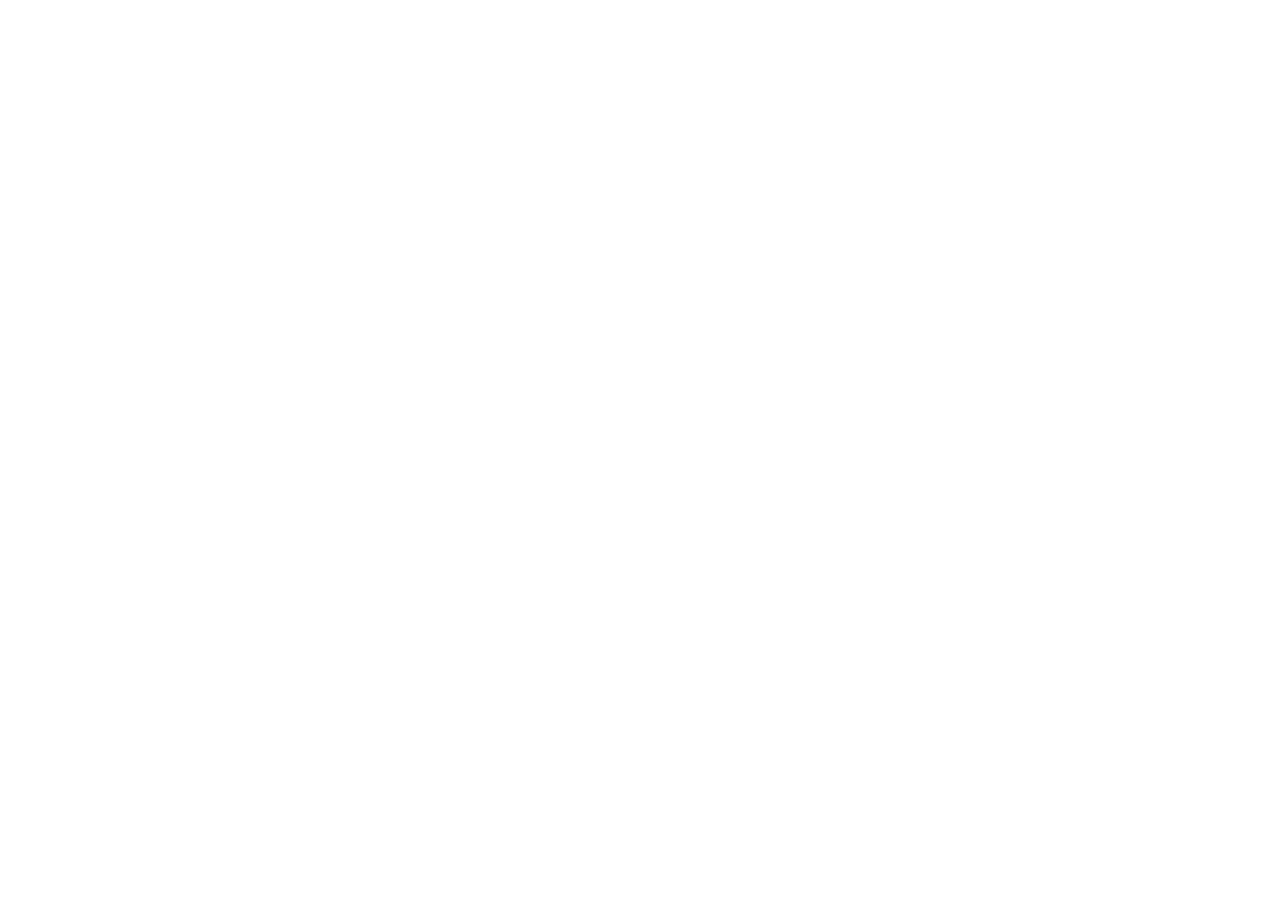
==== index.html @ d04229da "init project" ====
<!DOCTYPE html>
<html lang="en">
<head>
    <meta charset="UTF-8">
    <meta name="viewport" content="width=device-width, initial-scale=1.0">
    <title>Document</title>
</head>
<body>
    
</body>
</html>
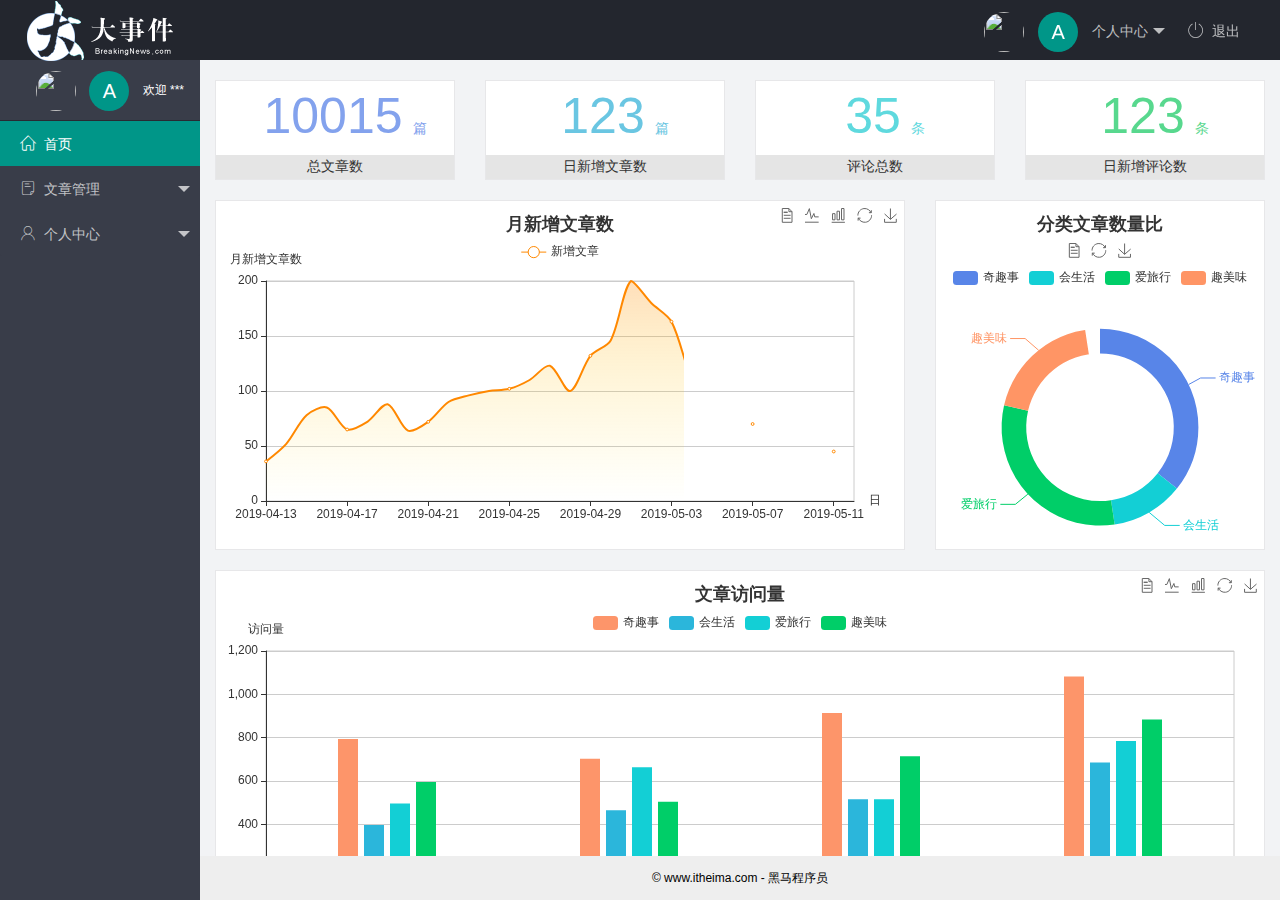
==== commit 4feb6fc3: "主页功能" ====
--- a/index.html
+++ b/index.html
@@ -1,11 +1,83 @@
 <!DOCTYPE html>
 <html lang="en">
+
 <head>
     <meta charset="UTF-8">
     <meta name="viewport" content="width=device-width, initial-scale=1.0">
-    <title>Document</title>
+    <title>后台主页</title>
+    <link rel="stylesheet" href="/assets/lib/layui/css/layui.css">
+    <link rel="stylesheet" href="/assets/fonts/iconfont.css">
+    <link rel="stylesheet" href="/assets/css/index.css">
 </head>
-<body>
-    
+
+<body class="layui-layout-body">
+    <div class="layui-layout layui-layout-admin">
+        <div class="layui-header">
+            <div class="layui-logo">
+                <img src="/assets/images/logo.png"/>
+            </div>
+            <!-- 头部区域（可配合layui已有的水平导航） -->
+            <ul class="layui-nav layui-layout-right">
+                <li class="layui-nav-item">
+                    <a href="javascript:;" class="user-info">
+                        <img src="http://t.cn/RCzsdCq" class="layui-nav-img">
+                        <span class="text-avatar">A</span>
+                        个人中心
+                    </a>
+                    <dl class="layui-nav-child">
+                        <dd><a href="">基本资料</a></dd>
+                        <dd><a href="">更换头像</a></dd>
+                        <dd><a href="">重置密码</a></dd>
+                    </dl>
+                </li>
+                <li class="layui-nav-item"><a href="javascript:;" id="btnLogout"><span class="iconfont icon-tuichu"></span>退出</a></li>
+            </ul>
+        </div>
+
+        <div class="layui-side layui-bg-black">
+            <div class="layui-side-scroll">
+                <div class="userinfo">
+                    <img src="http://t.cn/RCzsdCq" class="layui-nav-img">
+                    <span class="text-avatar">A</span>
+                    <span id="welcome">欢迎 ***</span>
+                </div>
+                <!-- 左侧导航区域（可配合layui已有的垂直导航） -->
+                <ul class="layui-nav layui-nav-tree" lay-shrink="all">
+                    <li class="layui-nav-item layui-this"><a href="/home/dashboard.html" target="fm"><span class="iconfont icon-home"></span>首页</a></li>
+                    <li class="layui-nav-item">
+                        <a class="" href="javascript:;"><span class="iconfont icon-16"></span>文章管理</a>
+                        <dl class="layui-nav-child">
+                            <dd><a href="javascript:;"><i class="layui-icon layui-icon-app"></i>文章内别</a></dd>
+                            <dd><a href="javascript:;"><i class="layui-icon layui-icon-app"></i>文章列表</a></dd>
+                            <dd><a href="javascript:;"><i class="layui-icon layui-icon-app"></i>发布文章</a></dd>
+                        </dl>
+                    </li>
+                    <li class="layui-nav-item">
+                        <a href="javascript:;"><span class="iconfont icon-user"></span>个人中心</a>
+                        <dl class="layui-nav-child">
+                            <dd><a href="javascript:;"><i class="layui-icon layui-icon-app"></i>基本资料</a></dd>
+                            <dd><a href="javascript:;"><i class="layui-icon layui-icon-app"></i>更换头像</a></dd>
+                            <dd><a href="javascript:;"><i class="layui-icon layui-icon-app"></i>重置密码</a></dd>
+                        </dl>
+                    </li>
+                </ul>
+            </div>
+        </div>
+
+        <div class="layui-body">
+            <!-- 内容主体区域 -->
+            <iframe name="fm" src="/home/dashboard.html" frameborder="0"></iframe>
+        </div>
+
+        <div class="layui-footer">
+            <!-- 底部固定区域 -->
+            © www.itheima.com - 黑马程序员
+        </div>
+    </div>
+    <script src="/assets/lib/layui/layui.all.js"></script>
+    <script src="/assets/lib/jquery.js"></script>
+    <script src="/assets/js/baseAPI.js"></script>
+    <script src="/assets/js/index.js"></script>
 </body>
+
 </html>--- a/assets/lib/layui/css/layui.css
+++ b/assets/lib/layui/css/layui.css
@@ -0,0 +1,2 @@
+/** layui-v2.5.5 MIT License By https://www.layui.com */
+ .layui-inline,img{display:inline-block;vertical-align:middle}h1,h2,h3,h4,h5,h6{font-weight:400}.layui-edge,.layui-header,.layui-inline,.layui-main{position:relative}.layui-body,.layui-edge,.layui-elip{overflow:hidden}.layui-btn,.layui-edge,.layui-inline,img{vertical-align:middle}.layui-btn,.layui-disabled,.layui-icon,.layui-unselect{-moz-user-select:none;-webkit-user-select:none;-ms-user-select:none}.layui-elip,.layui-form-checkbox span,.layui-form-pane .layui-form-label{text-overflow:ellipsis;white-space:nowrap}.layui-breadcrumb,.layui-tree-btnGroup{visibility:hidden}blockquote,body,button,dd,div,dl,dt,form,h1,h2,h3,h4,h5,h6,input,li,ol,p,pre,td,textarea,th,ul{margin:0;padding:0;-webkit-tap-highlight-color:rgba(0,0,0,0)}a:active,a:hover{outline:0}img{border:none}li{list-style:none}table{border-collapse:collapse;border-spacing:0}h4,h5,h6{font-size:100%}button,input,optgroup,option,select,textarea{font-family:inherit;font-size:inherit;font-style:inherit;font-weight:inherit;outline:0}pre{white-space:pre-wrap;white-space:-moz-pre-wrap;white-space:-pre-wrap;white-space:-o-pre-wrap;word-wrap:break-word}body{line-height:24px;font:14px Helvetica Neue,Helvetica,PingFang SC,Tahoma,Arial,sans-serif}hr{height:1px;margin:10px 0;border:0;clear:both}a{color:#333;text-decoration:none}a:hover{color:#777}a cite{font-style:normal;*cursor:pointer}.layui-border-box,.layui-border-box *{box-sizing:border-box}.layui-box,.layui-box *{box-sizing:content-box}.layui-clear{clear:both;*zoom:1}.layui-clear:after{content:'\20';clear:both;*zoom:1;display:block;height:0}.layui-inline{*display:inline;*zoom:1}.layui-edge{display:inline-block;width:0;height:0;border-width:6px;border-style:dashed;border-color:transparent}.layui-edge-top{top:-4px;border-bottom-color:#999;border-bottom-style:solid}.layui-edge-right{border-left-color:#999;border-left-style:solid}.layui-edge-bottom{top:2px;border-top-color:#999;border-top-style:solid}.layui-edge-left{border-right-color:#999;border-right-style:solid}.layui-disabled,.layui-disabled:hover{color:#d2d2d2!important;cursor:not-allowed!important}.layui-circle{border-radius:100%}.layui-show{display:block!important}.layui-hide{display:none!important}@font-face{font-family:layui-icon;src:url(../font/iconfont.eot?v=250);src:url(../font/iconfont.eot?v=250#iefix) format('embedded-opentype'),url(../font/iconfont.woff2?v=250) format('woff2'),url(../font/iconfont.woff?v=250) format('woff'),url(../font/iconfont.ttf?v=250) format('truetype'),url(../font/iconfont.svg?v=250#layui-icon) format('svg')}.layui-icon{font-family:layui-icon!important;font-size:16px;font-style:normal;-webkit-font-smoothing:antialiased;-moz-osx-font-smoothing:grayscale}.layui-icon-reply-fill:before{content:"\e611"}.layui-icon-set-fill:before{content:"\e614"}.layui-icon-menu-fill:before{content:"\e60f"}.layui-icon-search:before{content:"\e615"}.layui-icon-share:before{content:"\e641"}.layui-icon-set-sm:before{content:"\e620"}.layui-icon-engine:before{content:"\e628"}.layui-icon-close:before{content:"\1006"}.layui-icon-close-fill:before{content:"\1007"}.layui-icon-chart-screen:before{content:"\e629"}.layui-icon-star:before{content:"\e600"}.layui-icon-circle-dot:before{content:"\e617"}.layui-icon-chat:before{content:"\e606"}.layui-icon-release:before{content:"\e609"}.layui-icon-list:before{content:"\e60a"}.layui-icon-chart:before{content:"\e62c"}.layui-icon-ok-circle:before{content:"\1005"}.layui-icon-layim-theme:before{content:"\e61b"}.layui-icon-table:before{content:"\e62d"}.layui-icon-right:before{content:"\e602"}.layui-icon-left:before{content:"\e603"}.layui-icon-cart-simple:before{content:"\e698"}.layui-icon-face-cry:before{content:"\e69c"}.layui-icon-face-smile:before{content:"\e6af"}.layui-icon-survey:before{content:"\e6b2"}.layui-icon-tree:before{content:"\e62e"}.layui-icon-upload-circle:before{content:"\e62f"}.layui-icon-add-circle:before{content:"\e61f"}.layui-icon-download-circle:before{content:"\e601"}.layui-icon-templeate-1:before{content:"\e630"}.layui-icon-util:before{content:"\e631"}.layui-icon-face-surprised:before{content:"\e664"}.layui-icon-edit:before{content:"\e642"}.layui-icon-speaker:before{content:"\e645"}.layui-icon-down:before{content:"\e61a"}.layui-icon-file:before{content:"\e621"}.layui-icon-layouts:before{content:"\e632"}.layui-icon-rate-half:before{content:"\e6c9"}.layui-icon-add-circle-fine:before{content:"\e608"}.layui-icon-prev-circle:before{content:"\e633"}.layui-icon-read:before{content:"\e705"}.layui-icon-404:before{content:"\e61c"}.layui-icon-carousel:before{content:"\e634"}.layui-icon-help:before{content:"\e607"}.layui-icon-code-circle:before{content:"\e635"}.layui-icon-water:before{content:"\e636"}.layui-icon-username:before{content:"\e66f"}.layui-icon-find-fill:before{content:"\e670"}.layui-icon-about:before{content:"\e60b"}.layui-icon-location:before{content:"\e715"}.layui-icon-up:before{content:"\e619"}.layui-icon-pause:before{content:"\e651"}.layui-icon-date:before{content:"\e637"}.layui-icon-layim-uploadfile:before{content:"\e61d"}.layui-icon-delete:before{content:"\e640"}.layui-icon-play:before{content:"\e652"}.layui-icon-top:before{content:"\e604"}.layui-icon-friends:before{content:"\e612"}.layui-icon-refresh-3:before{content:"\e9aa"}.layui-icon-ok:before{content:"\e605"}.layui-icon-layer:before{content:"\e638"}.layui-icon-face-smile-fine:before{content:"\e60c"}.layui-icon-dollar:before{content:"\e659"}.layui-icon-group:before{content:"\e613"}.layui-icon-layim-download:before{content:"\e61e"}.layui-icon-picture-fine:before{content:"\e60d"}.layui-icon-link:before{content:"\e64c"}.layui-icon-diamond:before{content:"\e735"}.layui-icon-log:before{content:"\e60e"}.layui-icon-rate-solid:before{content:"\e67a"}.layui-icon-fonts-del:before{content:"\e64f"}.layui-icon-unlink:before{content:"\e64d"}.layui-icon-fonts-clear:before{content:"\e639"}.layui-icon-triangle-r:before{content:"\e623"}.layui-icon-circle:before{content:"\e63f"}.layui-icon-radio:before{content:"\e643"}.layui-icon-align-center:before{content:"\e647"}.layui-icon-align-right:before{content:"\e648"}.layui-icon-align-left:before{content:"\e649"}.layui-icon-loading-1:before{content:"\e63e"}.layui-icon-return:before{content:"\e65c"}.layui-icon-fonts-strong:before{content:"\e62b"}.layui-icon-upload:before{content:"\e67c"}.layui-icon-dialogue:before{content:"\e63a"}.layui-icon-video:before{content:"\e6ed"}.layui-icon-headset:before{content:"\e6fc"}.layui-icon-cellphone-fine:before{content:"\e63b"}.layui-icon-add-1:before{content:"\e654"}.layui-icon-face-smile-b:before{content:"\e650"}.layui-icon-fonts-html:before{content:"\e64b"}.layui-icon-form:before{content:"\e63c"}.layui-icon-cart:before{content:"\e657"}.layui-icon-camera-fill:before{content:"\e65d"}.layui-icon-tabs:before{content:"\e62a"}.layui-icon-fonts-code:before{content:"\e64e"}.layui-icon-fire:before{content:"\e756"}.layui-icon-set:before{content:"\e716"}.layui-icon-fonts-u:before{content:"\e646"}.layui-icon-triangle-d:before{content:"\e625"}.layui-icon-tips:before{content:"\e702"}.layui-icon-picture:before{content:"\e64a"}.layui-icon-more-vertical:before{content:"\e671"}.layui-icon-flag:before{content:"\e66c"}.layui-icon-loading:before{content:"\e63d"}.layui-icon-fonts-i:before{content:"\e644"}.layui-icon-refresh-1:before{content:"\e666"}.layui-icon-rmb:before{content:"\e65e"}.layui-icon-home:before{content:"\e68e"}.layui-icon-user:before{content:"\e770"}.layui-icon-notice:before{content:"\e667"}.layui-icon-login-weibo:before{content:"\e675"}.layui-icon-voice:before{content:"\e688"}.layui-icon-upload-drag:before{content:"\e681"}.layui-icon-login-qq:before{content:"\e676"}.layui-icon-snowflake:before{content:"\e6b1"}.layui-icon-file-b:before{content:"\e655"}.layui-icon-template:before{content:"\e663"}.layui-icon-auz:before{content:"\e672"}.layui-icon-console:before{content:"\e665"}.layui-icon-app:before{content:"\e653"}.layui-icon-prev:before{content:"\e65a"}.layui-icon-website:before{content:"\e7ae"}.layui-icon-next:before{content:"\e65b"}.layui-icon-component:before{content:"\e857"}.layui-icon-more:before{content:"\e65f"}.layui-icon-login-wechat:before{content:"\e677"}.layui-icon-shrink-right:before{content:"\e668"}.layui-icon-spread-left:before{content:"\e66b"}.layui-icon-camera:before{content:"\e660"}.layui-icon-note:before{content:"\e66e"}.layui-icon-refresh:before{content:"\e669"}.layui-icon-female:before{content:"\e661"}.layui-icon-male:before{content:"\e662"}.layui-icon-password:before{content:"\e673"}.layui-icon-senior:before{content:"\e674"}.layui-icon-theme:before{content:"\e66a"}.layui-icon-tread:before{content:"\e6c5"}.layui-icon-praise:before{content:"\e6c6"}.layui-icon-star-fill:before{content:"\e658"}.layui-icon-rate:before{content:"\e67b"}.layui-icon-template-1:before{content:"\e656"}.layui-icon-vercode:before{content:"\e679"}.layui-icon-cellphone:before{content:"\e678"}.layui-icon-screen-full:before{content:"\e622"}.layui-icon-screen-restore:before{content:"\e758"}.layui-icon-cols:before{content:"\e610"}.layui-icon-export:before{content:"\e67d"}.layui-icon-print:before{content:"\e66d"}.layui-icon-slider:before{content:"\e714"}.layui-icon-addition:before{content:"\e624"}.layui-icon-subtraction:before{content:"\e67e"}.layui-icon-service:before{content:"\e626"}.layui-icon-transfer:before{content:"\e691"}.layui-main{width:1140px;margin:0 auto}.layui-header{z-index:1000;height:60px}.layui-header a:hover{transition:all .5s;-webkit-transition:all .5s}.layui-side{position:fixed;left:0;top:0;bottom:0;z-index:999;width:200px;overflow-x:hidden}.layui-side-scroll{position:relative;width:220px;height:100%;overflow-x:hidden}.layui-body{position:absolute;left:200px;right:0;top:0;bottom:0;z-index:998;width:auto;overflow-y:auto;box-sizing:border-box}.layui-layout-body{overflow:hidden}.layui-layout-admin .layui-header{background-color:#23262E}.layui-layout-admin .layui-side{top:60px;width:200px;overflow-x:hidden}.layui-layout-admin .layui-body{position:fixed;top:60px;bottom:44px}.layui-layout-admin .layui-main{width:auto;margin:0 15px}.layui-layout-admin .layui-footer{position:fixed;left:200px;right:0;bottom:0;height:44px;line-height:44px;padding:0 15px;background-color:#eee}.layui-layout-admin .layui-logo{position:absolute;left:0;top:0;width:200px;height:100%;line-height:60px;text-align:center;color:#009688;font-size:16px}.layui-layout-admin .layui-header .layui-nav{background:0 0}.layui-layout-left{position:absolute!important;left:200px;top:0}.layui-layout-right{position:absolute!important;right:0;top:0}.layui-container{position:relative;margin:0 auto;padding:0 15px;box-sizing:border-box}.layui-fluid{position:relative;margin:0 auto;padding:0 15px}.layui-row:after,.layui-row:before{content:'';display:block;clear:both}.layui-col-lg1,.layui-col-lg10,.layui-col-lg11,.layui-col-lg12,.layui-col-lg2,.layui-col-lg3,.layui-col-lg4,.layui-col-lg5,.layui-col-lg6,.layui-col-lg7,.layui-col-lg8,.layui-col-lg9,.layui-col-md1,.layui-col-md10,.layui-col-md11,.layui-col-md12,.layui-col-md2,.layui-col-md3,.layui-col-md4,.layui-col-md5,.layui-col-md6,.layui-col-md7,.layui-col-md8,.layui-col-md9,.layui-col-sm1,.layui-col-sm10,.layui-col-sm11,.layui-col-sm12,.layui-col-sm2,.layui-col-sm3,.layui-col-sm4,.layui-col-sm5,.layui-col-sm6,.layui-col-sm7,.layui-col-sm8,.layui-col-sm9,.layui-col-xs1,.layui-col-xs10,.layui-col-xs11,.layui-col-xs12,.layui-col-xs2,.layui-col-xs3,.layui-col-xs4,.layui-col-xs5,.layui-col-xs6,.layui-col-xs7,.layui-col-xs8,.layui-col-xs9{position:relative;display:block;box-sizing:border-box}.layui-col-xs1,.layui-col-xs10,.layui-col-xs11,.layui-col-xs12,.layui-col-xs2,.layui-col-xs3,.layui-col-xs4,.layui-col-xs5,.layui-col-xs6,.layui-col-xs7,.layui-col-xs8,.layui-col-xs9{float:left}.layui-col-xs1{width:8.33333333%}.layui-col-xs2{width:16.66666667%}.layui-col-xs3{width:25%}.layui-col-xs4{width:33.33333333%}.layui-col-xs5{width:41.66666667%}.layui-col-xs6{width:50%}.layui-col-xs7{width:58.33333333%}.layui-col-xs8{width:66.66666667%}.layui-col-xs9{width:75%}.layui-col-xs10{width:83.33333333%}.layui-col-xs11{width:91.66666667%}.layui-col-xs12{width:100%}.layui-col-xs-offset1{margin-left:8.33333333%}.layui-col-xs-offset2{margin-left:16.66666667%}.layui-col-xs-offset3{margin-left:25%}.layui-col-xs-offset4{margin-left:33.33333333%}.layui-col-xs-offset5{margin-left:41.66666667%}.layui-col-xs-offset6{margin-left:50%}.layui-col-xs-offset7{margin-left:58.33333333%}.layui-col-xs-offset8{margin-left:66.66666667%}.layui-col-xs-offset9{margin-left:75%}.layui-col-xs-offset10{margin-left:83.33333333%}.layui-col-xs-offset11{margin-left:91.66666667%}.layui-col-xs-offset12{margin-left:100%}@media screen and (max-width:768px){.layui-hide-xs{display:none!important}.layui-show-xs-block{display:block!important}.layui-show-xs-inline{display:inline!important}.layui-show-xs-inline-block{display:inline-block!important}}@media screen and (min-width:768px){.layui-container{width:750px}.layui-hide-sm{display:none!important}.layui-show-sm-block{display:block!important}.layui-show-sm-inline{display:inline!important}.layui-show-sm-inline-block{display:inline-block!important}.layui-col-sm1,.layui-col-sm10,.layui-col-sm11,.layui-col-sm12,.layui-col-sm2,.layui-col-sm3,.layui-col-sm4,.layui-col-sm5,.layui-col-sm6,.layui-col-sm7,.layui-col-sm8,.layui-col-sm9{float:left}.layui-col-sm1{width:8.33333333%}.layui-col-sm2{width:16.66666667%}.layui-col-sm3{width:25%}.layui-col-sm4{width:33.33333333%}.layui-col-sm5{width:41.66666667%}.layui-col-sm6{width:50%}.layui-col-sm7{width:58.33333333%}.layui-col-sm8{width:66.66666667%}.layui-col-sm9{width:75%}.layui-col-sm10{width:83.33333333%}.layui-col-sm11{width:91.66666667%}.layui-col-sm12{width:100%}.layui-col-sm-offset1{margin-left:8.33333333%}.layui-col-sm-offset2{margin-left:16.66666667%}.layui-col-sm-offset3{margin-left:25%}.layui-col-sm-offset4{margin-left:33.33333333%}.layui-col-sm-offset5{margin-left:41.66666667%}.layui-col-sm-offset6{margin-left:50%}.layui-col-sm-offset7{margin-left:58.33333333%}.layui-col-sm-offset8{margin-left:66.66666667%}.layui-col-sm-offset9{margin-left:75%}.layui-col-sm-offset10{margin-left:83.33333333%}.layui-col-sm-offset11{margin-left:91.66666667%}.layui-col-sm-offset12{margin-left:100%}}@media screen and (min-width:992px){.layui-container{width:970px}.layui-hide-md{display:none!important}.layui-show-md-block{display:block!important}.layui-show-md-inline{display:inline!important}.layui-show-md-inline-block{display:inline-block!important}.layui-col-md1,.layui-col-md10,.layui-col-md11,.layui-col-md12,.layui-col-md2,.layui-col-md3,.layui-col-md4,.layui-col-md5,.layui-col-md6,.layui-col-md7,.layui-col-md8,.layui-col-md9{float:left}.layui-col-md1{width:8.33333333%}.layui-col-md2{width:16.66666667%}.layui-col-md3{width:25%}.layui-col-md4{width:33.33333333%}.layui-col-md5{width:41.66666667%}.layui-col-md6{width:50%}.layui-col-md7{width:58.33333333%}.layui-col-md8{width:66.66666667%}.layui-col-md9{width:75%}.layui-col-md10{width:83.33333333%}.layui-col-md11{width:91.66666667%}.layui-col-md12{width:100%}.layui-col-md-offset1{margin-left:8.33333333%}.layui-col-md-offset2{margin-left:16.66666667%}.layui-col-md-offset3{margin-left:25%}.layui-col-md-offset4{margin-left:33.33333333%}.layui-col-md-offset5{margin-left:41.66666667%}.layui-col-md-offset6{margin-left:50%}.layui-col-md-offset7{margin-left:58.33333333%}.layui-col-md-offset8{margin-left:66.66666667%}.layui-col-md-offset9{margin-left:75%}.layui-col-md-offset10{margin-left:83.33333333%}.layui-col-md-offset11{margin-left:91.66666667%}.layui-col-md-offset12{margin-left:100%}}@media screen and (min-width:1200px){.layui-container{width:1170px}.layui-hide-lg{display:none!important}.layui-show-lg-block{display:block!important}.layui-show-lg-inline{display:inline!important}.layui-show-lg-inline-block{display:inline-block!important}.layui-col-lg1,.layui-col-lg10,.layui-col-lg11,.layui-col-lg12,.layui-col-lg2,.layui-col-lg3,.layui-col-lg4,.layui-col-lg5,.layui-col-lg6,.layui-col-lg7,.layui-col-lg8,.layui-col-lg9{float:left}.layui-col-lg1{width:8.33333333%}.layui-col-lg2{width:16.66666667%}.layui-col-lg3{width:25%}.layui-col-lg4{width:33.33333333%}.layui-col-lg5{width:41.66666667%}.layui-col-lg6{width:50%}.layui-col-lg7{width:58.33333333%}.layui-col-lg8{width:66.66666667%}.layui-col-lg9{width:75%}.layui-col-lg10{width:83.33333333%}.layui-col-lg11{width:91.66666667%}.layui-col-lg12{width:100%}.layui-col-lg-offset1{margin-left:8.33333333%}.layui-col-lg-offset2{margin-left:16.66666667%}.layui-col-lg-offset3{margin-left:25%}.layui-col-lg-offset4{margin-left:33.33333333%}.layui-col-lg-offset5{margin-left:41.66666667%}.layui-col-lg-offset6{margin-left:50%}.layui-col-lg-offset7{margin-left:58.33333333%}.layui-col-lg-offset8{margin-left:66.66666667%}.layui-col-lg-offset9{margin-left:75%}.layui-col-lg-offset10{margin-left:83.33333333%}.layui-col-lg-offset11{margin-left:91.66666667%}.layui-col-lg-offset12{margin-left:100%}}.layui-col-space1{margin:-.5px}.layui-col-space1>*{padding:.5px}.layui-col-space3{margin:-1.5px}.layui-col-space3>*{padding:1.5px}.layui-col-space5{margin:-2.5px}.layui-col-space5>*{padding:2.5px}.layui-col-space8{margin:-3.5px}.layui-col-space8>*{padding:3.5px}.layui-col-space10{margin:-5px}.layui-col-space10>*{padding:5px}.layui-col-space12{margin:-6px}.layui-col-space12>*{padding:6px}.layui-col-space15{margin:-7.5px}.layui-col-space15>*{padding:7.5px}.layui-col-space18{margin:-9px}.layui-col-space18>*{padding:9px}.layui-col-space20{margin:-10px}.layui-col-space20>*{padding:10px}.layui-col-space22{margin:-11px}.layui-col-space22>*{padding:11px}.layui-col-space25{margin:-12.5px}.layui-col-space25>*{padding:12.5px}.layui-col-space30{margin:-15px}.layui-col-space30>*{padding:15px}.layui-btn,.layui-input,.layui-select,.layui-textarea,.layui-upload-button{outline:0;-webkit-appearance:none;transition:all .3s;-webkit-transition:all .3s;box-sizing:border-box}.layui-elem-quote{margin-bottom:10px;padding:15px;line-height:22px;border-left:5px solid #009688;border-radius:0 2px 2px 0;background-color:#f2f2f2}.layui-quote-nm{border-style:solid;border-width:1px 1px 1px 5px;background:0 0}.layui-elem-field{margin-bottom:10px;padding:0;border-width:1px;border-style:solid}.layui-elem-field legend{margin-left:20px;padding:0 10px;font-size:20px;font-weight:300}.layui-field-title{margin:10px 0 20px;border-width:1px 0 0}.layui-field-box{padding:10px 15px}.layui-field-title .layui-field-box{padding:10px 0}.layui-progress{position:relative;height:6px;border-radius:20px;background-color:#e2e2e2}.layui-progress-bar{position:absolute;left:0;top:0;width:0;max-width:100%;height:6px;border-radius:20px;text-align:right;background-color:#5FB878;transition:all .3s;-webkit-transition:all .3s}.layui-progress-big,.layui-progress-big .layui-progress-bar{height:18px;line-height:18px}.layui-progress-text{position:relative;top:-20px;line-height:18px;font-size:12px;color:#666}.layui-progress-big .layui-progress-text{position:static;padding:0 10px;color:#fff}.layui-collapse{border-width:1px;border-style:solid;border-radius:2px}.layui-colla-content,.layui-colla-item{border-top-width:1px;border-top-style:solid}.layui-colla-item:first-child{border-top:none}.layui-colla-title{position:relative;height:42px;line-height:42px;padding:0 15px 0 35px;color:#333;background-color:#f2f2f2;cursor:pointer;font-size:14px;overflow:hidden}.layui-colla-content{display:none;padding:10px 15px;line-height:22px;color:#666}.layui-colla-icon{position:absolute;left:15px;top:0;font-size:14px}.layui-card{margin-bottom:15px;border-radius:2px;background-color:#fff;box-shadow:0 1px 2px 0 rgba(0,0,0,.05)}.layui-card:last-child{margin-bottom:0}.layui-card-header{position:relative;height:42px;line-height:42px;padding:0 15px;border-bottom:1px solid #f6f6f6;color:#333;border-radius:2px 2px 0 0;font-size:14px}.layui-bg-black,.layui-bg-blue,.layui-bg-cyan,.layui-bg-green,.layui-bg-orange,.layui-bg-red{color:#fff!important}.layui-card-body{position:relative;padding:10px 15px;line-height:24px}.layui-card-body[pad15]{padding:15px}.layui-card-body[pad20]{padding:20px}.layui-card-body .layui-table{margin:5px 0}.layui-card .layui-tab{margin:0}.layui-panel-window{position:relative;padding:15px;border-radius:0;border-top:5px solid #E6E6E6;background-color:#fff}.layui-auxiliar-moving{position:fixed;left:0;right:0;top:0;bottom:0;width:100%;height:100%;background:0 0;z-index:9999999999}.layui-form-label,.layui-form-mid,.layui-form-select,.layui-input-block,.layui-input-inline,.layui-textarea{position:relative}.layui-bg-red{background-color:#FF5722!important}.layui-bg-orange{background-color:#FFB800!important}.layui-bg-green{background-color:#009688!important}.layui-bg-cyan{background-color:#2F4056!important}.layui-bg-blue{background-color:#1E9FFF!important}.layui-bg-black{background-color:#393D49!important}.layui-bg-gray{background-color:#eee!important;color:#666!important}.layui-badge-rim,.layui-colla-content,.layui-colla-item,.layui-collapse,.layui-elem-field,.layui-form-pane .layui-form-item[pane],.layui-form-pane .layui-form-label,.layui-input,.layui-layedit,.layui-layedit-tool,.layui-quote-nm,.layui-select,.layui-tab-bar,.layui-tab-card,.layui-tab-title,.layui-tab-title .layui-this:after,.layui-textarea{border-color:#e6e6e6}.layui-timeline-item:before,hr{background-color:#e6e6e6}.layui-text{line-height:22px;font-size:14px;color:#666}.layui-text h1,.layui-text h2,.layui-text h3{font-weight:500;color:#333}.layui-text h1{font-size:30px}.layui-text h2{font-size:24px}.layui-text h3{font-size:18px}.layui-text a:not(.layui-btn){color:#01AAED}.layui-text a:not(.layui-btn):hover{text-decoration:underline}.layui-text ul{padding:5px 0 5px 15px}.layui-text ul li{margin-top:5px;list-style-type:disc}.layui-text em,.layui-word-aux{color:#999!important;padding:0 5px!important}.layui-btn{display:inline-block;height:38px;line-height:38px;padding:0 18px;background-color:#009688;color:#fff;white-space:nowrap;text-align:center;font-size:14px;border:none;border-radius:2px;cursor:pointer}.layui-btn:hover{opacity:.8;filter:alpha(opacity=80);color:#fff}.layui-btn:active{opacity:1;filter:alpha(opacity=100)}.layui-btn+.layui-btn{margin-left:10px}.layui-btn-container{font-size:0}.layui-btn-container .layui-btn{margin-right:10px;margin-bottom:10px}.layui-btn-container .layui-btn+.layui-btn{margin-left:0}.layui-table .layui-btn-container .layui-btn{margin-bottom:9px}.layui-btn-radius{border-radius:100px}.layui-btn .layui-icon{margin-right:3px;font-size:18px;vertical-align:bottom;vertical-align:middle\9}.layui-btn-primary{border:1px solid #C9C9C9;background-color:#fff;color:#555}.layui-btn-primary:hover{border-color:#009688;color:#333}.layui-btn-normal{background-color:#1E9FFF}.layui-btn-warm{background-color:#FFB800}.layui-btn-danger{background-color:#FF5722}.layui-btn-checked{background-color:#5FB878}.layui-btn-disabled,.layui-btn-disabled:active,.layui-btn-disabled:hover{border:1px solid #e6e6e6;background-color:#FBFBFB;color:#C9C9C9;cursor:not-allowed;opacity:1}.layui-btn-lg{height:44px;line-height:44px;padding:0 25px;font-size:16px}.layui-btn-sm{height:30px;line-height:30px;padding:0 10px;font-size:12px}.layui-btn-sm i{font-size:16px!important}.layui-btn-xs{height:22px;line-height:22px;padding:0 5px;font-size:12px}.layui-btn-xs i{font-size:14px!important}.layui-btn-group{display:inline-block;vertical-align:middle;font-size:0}.layui-btn-group .layui-btn{margin-left:0!important;margin-right:0!important;border-left:1px solid rgba(255,255,255,.5);border-radius:0}.layui-btn-group .layui-btn-primary{border-left:none}.layui-btn-group .layui-btn-primary:hover{border-color:#C9C9C9;color:#009688}.layui-btn-group .layui-btn:first-child{border-left:none;border-radius:2px 0 0 2px}.layui-btn-group .layui-btn-primary:first-child{border-left:1px solid #c9c9c9}.layui-btn-group .layui-btn:last-child{border-radius:0 2px 2px 0}.layui-btn-group .layui-btn+.layui-btn{margin-left:0}.layui-btn-group+.layui-btn-group{margin-left:10px}.layui-btn-fluid{width:100%}.layui-input,.layui-select,.layui-textarea{height:38px;line-height:1.3;line-height:38px\9;border-width:1px;border-style:solid;background-color:#fff;border-radius:2px}.layui-input::-webkit-input-placeholder,.layui-select::-webkit-input-placeholder,.layui-textarea::-webkit-input-placeholder{line-height:1.3}.layui-input,.layui-textarea{display:block;width:100%;padding-left:10px}.layui-input:hover,.layui-textarea:hover{border-color:#D2D2D2!important}.layui-input:focus,.layui-textarea:focus{border-color:#C9C9C9!important}.layui-textarea{min-height:100px;height:auto;line-height:20px;padding:6px 10px;resize:vertical}.layui-select{padding:0 10px}.layui-form input[type=checkbox],.layui-form input[type=radio],.layui-form select{display:none}.layui-form [lay-ignore]{display:initial}.layui-form-item{margin-bottom:15px;clear:both;*zoom:1}.layui-form-item:after{content:'\20';clear:both;*zoom:1;display:block;height:0}.layui-form-label{float:left;display:block;padding:9px 15px;width:80px;font-weight:400;line-height:20px;text-align:right}.layui-form-label-col{display:block;float:none;padding:9px 0;line-height:20px;text-align:left}.layui-form-item .layui-inline{margin-bottom:5px;margin-right:10px}.layui-input-block{margin-left:110px;min-height:36px}.layui-input-inline{display:inline-block;vertical-align:middle}.layui-form-item .layui-input-inline{float:left;width:190px;margin-right:10px}.layui-form-text .layui-input-inline{width:auto}.layui-form-mid{float:left;display:block;padding:9px 0!important;line-height:20px;margin-right:10px}.layui-form-danger+.layui-form-select .layui-input,.layui-form-danger:focus{border-color:#FF5722!important}.layui-form-select .layui-input{padding-right:30px;cursor:pointer}.layui-form-select .layui-edge{position:absolute;right:10px;top:50%;margin-top:-3px;cursor:pointer;border-width:6px;border-top-color:#c2c2c2;border-top-style:solid;transition:all .3s;-webkit-transition:all .3s}.layui-form-select dl{display:none;position:absolute;left:0;top:42px;padding:5px 0;z-index:899;min-width:100%;border:1px solid #d2d2d2;max-height:300px;overflow-y:auto;background-color:#fff;border-radius:2px;box-shadow:0 2px 4px rgba(0,0,0,.12);box-sizing:border-box}.layui-form-select dl dd,.layui-form-select dl dt{padding:0 10px;line-height:36px;white-space:nowrap;overflow:hidden;text-overflow:ellipsis}.layui-form-select dl dt{font-size:12px;color:#999}.layui-form-select dl dd{cursor:pointer}.layui-form-select dl dd:hover{background-color:#f2f2f2;-webkit-transition:.5s all;transition:.5s all}.layui-form-select .layui-select-group dd{padding-left:20px}.layui-form-select dl dd.layui-select-tips{padding-left:10px!important;color:#999}.layui-form-select dl dd.layui-this{background-color:#5FB878;color:#fff}.layui-form-checkbox,.layui-form-select dl dd.layui-disabled{background-color:#fff}.layui-form-selected dl{display:block}.layui-form-checkbox,.layui-form-checkbox *,.layui-form-switch{display:inline-block;vertical-align:middle}.layui-form-selected .layui-edge{margin-top:-9px;-webkit-transform:rotate(180deg);transform:rotate(180deg);margin-top:-3px\9}:root .layui-form-selected .layui-edge{margin-top:-9px\0/IE9}.layui-form-selectup dl{top:auto;bottom:42px}.layui-select-none{margin:5px 0;text-align:center;color:#999}.layui-select-disabled .layui-disabled{border-color:#eee!important}.layui-select-disabled .layui-edge{border-top-color:#d2d2d2}.layui-form-checkbox{position:relative;height:30px;line-height:30px;margin-right:10px;padding-right:30px;cursor:pointer;font-size:0;-webkit-transition:.1s linear;transition:.1s linear;box-sizing:border-box}.layui-form-checkbox span{padding:0 10px;height:100%;font-size:14px;border-radius:2px 0 0 2px;background-color:#d2d2d2;color:#fff;overflow:hidden}.layui-form-checkbox:hover span{background-color:#c2c2c2}.layui-form-checkbox i{position:absolute;right:0;top:0;width:30px;height:28px;border:1px solid #d2d2d2;border-left:none;border-radius:0 2px 2px 0;color:#fff;font-size:20px;text-align:center}.layui-form-checkbox:hover i{border-color:#c2c2c2;color:#c2c2c2}.layui-form-checked,.layui-form-checked:hover{border-color:#5FB878}.layui-form-checked span,.layui-form-checked:hover span{background-color:#5FB878}.layui-form-checked i,.layui-form-checked:hover i{color:#5FB878}.layui-form-item .layui-form-checkbox{margin-top:4px}.layui-form-checkbox[lay-skin=primary]{height:auto!important;line-height:normal!important;min-width:18px;min-height:18px;border:none!important;margin-right:0;padding-left:28px;padding-right:0;background:0 0}.layui-form-checkbox[lay-skin=primary] span{padding-left:0;padding-right:15px;line-height:18px;background:0 0;color:#666}.layui-form-checkbox[lay-skin=primary] i{right:auto;left:0;width:16px;height:16px;line-height:16px;border:1px solid #d2d2d2;font-size:12px;border-radius:2px;background-color:#fff;-webkit-transition:.1s linear;transition:.1s linear}.layui-form-checkbox[lay-skin=primary]:hover i{border-color:#5FB878;color:#fff}.layui-form-checked[lay-skin=primary] i{border-color:#5FB878!important;background-color:#5FB878;color:#fff}.layui-checkbox-disbaled[lay-skin=primary] span{background:0 0!important;color:#c2c2c2}.layui-checkbox-disbaled[lay-skin=primary]:hover i{border-color:#d2d2d2}.layui-form-item .layui-form-checkbox[lay-skin=primary]{margin-top:10px}.layui-form-switch{position:relative;height:22px;line-height:22px;min-width:35px;padding:0 5px;margin-top:8px;border:1px solid #d2d2d2;border-radius:20px;cursor:pointer;background-color:#fff;-webkit-transition:.1s linear;transition:.1s linear}.layui-form-switch i{position:absolute;left:5px;top:3px;width:16px;height:16px;border-radius:20px;background-color:#d2d2d2;-webkit-transition:.1s linear;transition:.1s linear}.layui-form-switch em{position:relative;top:0;width:25px;margin-left:21px;padding:0!important;text-align:center!important;color:#999!important;font-style:normal!important;font-size:12px}.layui-form-onswitch{border-color:#5FB878;background-color:#5FB878}.layui-checkbox-disbaled,.layui-checkbox-disbaled i{border-color:#e2e2e2!important}.layui-form-onswitch i{left:100%;margin-left:-21px;background-color:#fff}.layui-form-onswitch em{margin-left:5px;margin-right:21px;color:#fff!important}.layui-checkbox-disbaled span{background-color:#e2e2e2!important}.layui-checkbox-disbaled:hover i{color:#fff!important}[lay-radio]{display:none}.layui-form-radio,.layui-form-radio *{display:inline-block;vertical-align:middle}.layui-form-radio{line-height:28px;margin:6px 10px 0 0;padding-right:10px;cursor:pointer;font-size:0}.layui-form-radio *{font-size:14px}.layui-form-radio>i{margin-right:8px;font-size:22px;color:#c2c2c2}.layui-form-radio>i:hover,.layui-form-radioed>i{color:#5FB878}.layui-radio-disbaled>i{color:#e2e2e2!important}.layui-form-pane .layui-form-label{width:110px;padding:8px 15px;height:38px;line-height:20px;border-width:1px;border-style:solid;border-radius:2px 0 0 2px;text-align:center;background-color:#FBFBFB;overflow:hidden;box-sizing:border-box}.layui-form-pane .layui-input-inline{margin-left:-1px}.layui-form-pane .layui-input-block{margin-left:110px;left:-1px}.layui-form-pane .layui-input{border-radius:0 2px 2px 0}.layui-form-pane .layui-form-text .layui-form-label{float:none;width:100%;border-radius:2px;box-sizing:border-box;text-align:left}.layui-form-pane .layui-form-text .layui-input-inline{display:block;margin:0;top:-1px;clear:both}.layui-form-pane .layui-form-text .layui-input-block{margin:0;left:0;top:-1px}.layui-form-pane .layui-form-text .layui-textarea{min-height:100px;border-radius:0 0 2px 2px}.layui-form-pane .layui-form-checkbox{margin:4px 0 4px 10px}.layui-form-pane .layui-form-radio,.layui-form-pane .layui-form-switch{margin-top:6px;margin-left:10px}.layui-form-pane .layui-form-item[pane]{position:relative;border-width:1px;border-style:solid}.layui-form-pane .layui-form-item[pane] .layui-form-label{position:absolute;left:0;top:0;height:100%;border-width:0 1px 0 0}.layui-form-pane .layui-form-item[pane] .layui-input-inline{margin-left:110px}@media screen and (max-width:450px){.layui-form-item .layui-form-label{text-overflow:ellipsis;overflow:hidden;white-space:nowrap}.layui-form-item .layui-inline{display:block;margin-right:0;margin-bottom:20px;clear:both}.layui-form-item .layui-inline:after{content:'\20';clear:both;display:block;height:0}.layui-form-item .layui-input-inline{display:block;float:none;left:-3px;width:auto;margin:0 0 10px 112px}.layui-form-item .layui-input-inline+.layui-form-mid{margin-left:110px;top:-5px;padding:0}.layui-form-item .layui-form-checkbox{margin-right:5px;margin-bottom:5px}}.layui-layedit{border-width:1px;border-style:solid;border-radius:2px}.layui-layedit-tool{padding:3px 5px;border-bottom-width:1px;border-bottom-style:solid;font-size:0}.layedit-tool-fixed{position:fixed;top:0;border-top:1px solid #e2e2e2}.layui-layedit-tool .layedit-tool-mid,.layui-layedit-tool .layui-icon{display:inline-block;vertical-align:middle;text-align:center;font-size:14px}.layui-layedit-tool .layui-icon{position:relative;width:32px;height:30px;line-height:30px;margin:3px 5px;color:#777;cursor:pointer;border-radius:2px}.layui-layedit-tool .layui-icon:hover{color:#393D49}.layui-layedit-tool .layui-icon:active{color:#000}.layui-layedit-tool .layedit-tool-active{background-color:#e2e2e2;color:#000}.layui-layedit-tool .layui-disabled,.layui-layedit-tool .layui-disabled:hover{color:#d2d2d2;cursor:not-allowed}.layui-layedit-tool .layedit-tool-mid{width:1px;height:18px;margin:0 10px;background-color:#d2d2d2}.layedit-tool-html{width:50px!important;font-size:30px!important}.layedit-tool-b,.layedit-tool-code,.layedit-tool-help{font-size:16px!important}.layedit-tool-d,.layedit-tool-face,.layedit-tool-image,.layedit-tool-unlink{font-size:18px!important}.layedit-tool-image input{position:absolute;font-size:0;left:0;top:0;width:100%;height:100%;opacity:.01;filter:Alpha(opacity=1);cursor:pointer}.layui-layedit-iframe iframe{display:block;width:100%}#LAY_layedit_code{overflow:hidden}.layui-laypage{display:inline-block;*display:inline;*zoom:1;vertical-align:middle;margin:10px 0;font-size:0}.layui-laypage>a:first-child,.layui-laypage>a:first-child em{border-radius:2px 0 0 2px}.layui-laypage>a:last-child,.layui-laypage>a:last-child em{border-radius:0 2px 2px 0}.layui-laypage>:first-child{margin-left:0!important}.layui-laypage>:last-child{margin-right:0!important}.layui-laypage a,.layui-laypage button,.layui-laypage input,.layui-laypage select,.layui-laypage span{border:1px solid #e2e2e2}.layui-laypage a,.layui-laypage span{display:inline-block;*display:inline;*zoom:1;vertical-align:middle;padding:0 15px;height:28px;line-height:28px;margin:0 -1px 5px 0;background-color:#fff;color:#333;font-size:12px}.layui-flow-more a *,.layui-laypage input,.layui-table-view select[lay-ignore]{display:inline-block}.layui-laypage a:hover{color:#009688}.layui-laypage em{font-style:normal}.layui-laypage .layui-laypage-spr{color:#999;font-weight:700}.layui-laypage a{text-decoration:none}.layui-laypage .layui-laypage-curr{position:relative}.layui-laypage .layui-laypage-curr em{position:relative;color:#fff}.layui-laypage .layui-laypage-curr .layui-laypage-em{position:absolute;left:-1px;top:-1px;padding:1px;width:100%;height:100%;background-color:#009688}.layui-laypage-em{border-radius:2px}.layui-laypage-next em,.layui-laypage-prev em{font-family:Sim sun;font-size:16px}.layui-laypage .layui-laypage-count,.layui-laypage .layui-laypage-limits,.layui-laypage .layui-laypage-refresh,.layui-laypage .layui-laypage-skip{margin-left:10px;margin-right:10px;padding:0;border:none}.layui-laypage .layui-laypage-limits,.layui-laypage .layui-laypage-refresh{vertical-align:top}.layui-laypage .layui-laypage-refresh i{font-size:18px;cursor:pointer}.layui-laypage select{height:22px;padding:3px;border-radius:2px;cursor:pointer}.layui-laypage .layui-laypage-skip{height:30px;line-height:30px;color:#999}.layui-laypage button,.layui-laypage input{height:30px;line-height:30px;border-radius:2px;vertical-align:top;background-color:#fff;box-sizing:border-box}.layui-laypage input{width:40px;margin:0 10px;padding:0 3px;text-align:center}.layui-laypage input:focus,.layui-laypage select:focus{border-color:#009688!important}.layui-laypage button{margin-left:10px;padding:0 10px;cursor:pointer}.layui-table,.layui-table-view{margin:10px 0}.layui-flow-more{margin:10px 0;text-align:center;color:#999;font-size:14px}.layui-flow-more a{height:32px;line-height:32px}.layui-flow-more a *{vertical-align:top}.layui-flow-more a cite{padding:0 20px;border-radius:3px;background-color:#eee;color:#333;font-style:normal}.layui-flow-more a cite:hover{opacity:.8}.layui-flow-more a i{font-size:30px;color:#737383}.layui-table{width:100%;background-color:#fff;color:#666}.layui-table tr{transition:all .3s;-webkit-transition:all .3s}.layui-table th{text-align:left;font-weight:400}.layui-table tbody tr:hover,.layui-table thead tr,.layui-table-click,.layui-table-header,.layui-table-hover,.layui-table-mend,.layui-table-patch,.layui-table-tool,.layui-table-total,.layui-table-total tr,.layui-table[lay-even] tr:nth-child(even){background-color:#f2f2f2}.layui-table td,.layui-table th,.layui-table-col-set,.layui-table-fixed-r,.layui-table-grid-down,.layui-table-header,.layui-table-page,.layui-table-tips-main,.layui-table-tool,.layui-table-total,.layui-table-view,.layui-table[lay-skin=line],.layui-table[lay-skin=row]{border-width:1px;border-style:solid;border-color:#e6e6e6}.layui-table td,.layui-table th{position:relative;padding:9px 15px;min-height:20px;line-height:20px;font-size:14px}.layui-table[lay-skin=line] td,.layui-table[lay-skin=line] th{border-width:0 0 1px}.layui-table[lay-skin=row] td,.layui-table[lay-skin=row] th{border-width:0 1px 0 0}.layui-table[lay-skin=nob] td,.layui-table[lay-skin=nob] th{border:none}.layui-table img{max-width:100px}.layui-table[lay-size=lg] td,.layui-table[lay-size=lg] th{padding:15px 30px}.layui-table-view .layui-table[lay-size=lg] .layui-table-cell{height:40px;line-height:40px}.layui-table[lay-size=sm] td,.layui-table[lay-size=sm] th{font-size:12px;padding:5px 10px}.layui-table-view .layui-table[lay-size=sm] .layui-table-cell{height:20px;line-height:20px}.layui-table[lay-data]{display:none}.layui-table-box{position:relative;overflow:hidden}.layui-table-view .layui-table{position:relative;width:auto;margin:0}.layui-table-view .layui-table[lay-skin=line]{border-width:0 1px 0 0}.layui-table-view .layui-table[lay-skin=row]{border-width:0 0 1px}.layui-table-view .layui-table td,.layui-table-view .layui-table th{padding:5px 0;border-top:none;border-left:none}.layui-table-view .layui-table th.layui-unselect .layui-table-cell span{cursor:pointer}.layui-table-view .layui-table td{cursor:default}.layui-table-view .layui-table td[data-edit=text]{cursor:text}.layui-table-view .layui-form-checkbox[lay-skin=primary] i{width:18px;height:18px}.layui-table-view .layui-form-radio{line-height:0;padding:0}.layui-table-view .layui-form-radio>i{margin:0;font-size:20px}.layui-table-init{position:absolute;left:0;top:0;width:100%;height:100%;text-align:center;z-index:110}.layui-table-init .layui-icon{position:absolute;left:50%;top:50%;margin:-15px 0 0 -15px;font-size:30px;color:#c2c2c2}.layui-table-header{border-width:0 0 1px;overflow:hidden}.layui-table-header .layui-table{margin-bottom:-1px}.layui-table-tool .layui-inline[lay-event]{position:relative;width:26px;height:26px;padding:5px;line-height:16px;margin-right:10px;text-align:center;color:#333;border:1px solid #ccc;cursor:pointer;-webkit-transition:.5s all;transition:.5s all}.layui-table-tool .layui-inline[lay-event]:hover{border:1px solid #999}.layui-table-tool-temp{padding-right:120px}.layui-table-tool-self{position:absolute;right:17px;top:10px}.layui-table-tool .layui-table-tool-self .layui-inline[lay-event]{margin:0 0 0 10px}.layui-table-tool-panel{position:absolute;top:29px;left:-1px;padding:5px 0;min-width:150px;min-height:40px;border:1px solid #d2d2d2;text-align:left;overflow-y:auto;background-color:#fff;box-shadow:0 2px 4px rgba(0,0,0,.12)}.layui-table-cell,.layui-table-tool-panel li{overflow:hidden;text-overflow:ellipsis;white-space:nowrap}.layui-table-tool-panel li{padding:0 10px;line-height:30px;-webkit-transition:.5s all;transition:.5s all}.layui-table-tool-panel li .layui-form-checkbox[lay-skin=primary]{width:100%;padding-left:28px}.layui-table-tool-panel li:hover{background-color:#f2f2f2}.layui-table-tool-panel li .layui-form-checkbox[lay-skin=primary] i{position:absolute;left:0;top:0}.layui-table-tool-panel li .layui-form-checkbox[lay-skin=primary] span{padding:0}.layui-table-tool .layui-table-tool-self .layui-table-tool-panel{left:auto;right:-1px}.layui-table-col-set{position:absolute;right:0;top:0;width:20px;height:100%;border-width:0 0 0 1px;background-color:#fff}.layui-table-sort{width:10px;height:20px;margin-left:5px;cursor:pointer!important}.layui-table-sort .layui-edge{position:absolute;left:5px;border-width:5px}.layui-table-sort .layui-table-sort-asc{top:3px;border-top:none;border-bottom-style:solid;border-bottom-color:#b2b2b2}.layui-table-sort .layui-table-sort-asc:hover{border-bottom-color:#666}.layui-table-sort .layui-table-sort-desc{bottom:5px;border-bottom:none;border-top-style:solid;border-top-color:#b2b2b2}.layui-table-sort .layui-table-sort-desc:hover{border-top-color:#666}.layui-table-sort[lay-sort=asc] .layui-table-sort-asc{border-bottom-color:#000}.layui-table-sort[lay-sort=desc] .layui-table-sort-desc{border-top-color:#000}.layui-table-cell{height:28px;line-height:28px;padding:0 15px;position:relative;box-sizing:border-box}.layui-table-cell .layui-form-checkbox[lay-skin=primary]{top:-1px;padding:0}.layui-table-cell .layui-table-link{color:#01AAED}.laytable-cell-checkbox,.laytable-cell-numbers,.laytable-cell-radio,.laytable-cell-space{padding:0;text-align:center}.layui-table-body{position:relative;overflow:auto;margin-right:-1px;margin-bottom:-1px}.layui-table-body .layui-none{line-height:26px;padding:15px;text-align:center;color:#999}.layui-table-fixed{position:absolute;left:0;top:0;z-index:101}.layui-table-fixed .layui-table-body{overflow:hidden}.layui-table-fixed-l{box-shadow:0 -1px 8px rgba(0,0,0,.08)}.layui-table-fixed-r{left:auto;right:-1px;border-width:0 0 0 1px;box-shadow:-1px 0 8px rgba(0,0,0,.08)}.layui-table-fixed-r .layui-table-header{position:relative;overflow:visible}.layui-table-mend{position:absolute;right:-49px;top:0;height:100%;width:50px}.layui-table-tool{position:relative;z-index:890;width:100%;min-height:50px;line-height:30px;padding:10px 15px;border-width:0 0 1px}.layui-table-tool .layui-btn-container{margin-bottom:-10px}.layui-table-page,.layui-table-total{border-width:1px 0 0;margin-bottom:-1px;overflow:hidden}.layui-table-page{position:relative;width:100%;padding:7px 7px 0;height:41px;font-size:12px;white-space:nowrap}.layui-table-page>div{height:26px}.layui-table-page .layui-laypage{margin:0}.layui-table-page .layui-laypage a,.layui-table-page .layui-laypage span{height:26px;line-height:26px;margin-bottom:10px;border:none;background:0 0}.layui-table-page .layui-laypage a,.layui-table-page .layui-laypage span.layui-laypage-curr{padding:0 12px}.layui-table-page .layui-laypage span{margin-left:0;padding:0}.layui-table-page .layui-laypage .layui-laypage-prev{margin-left:-7px!important}.layui-table-page .layui-laypage .layui-laypage-curr .layui-laypage-em{left:0;top:0;padding:0}.layui-table-page .layui-laypage button,.layui-table-page .layui-laypage input{height:26px;line-height:26px}.layui-table-page .layui-laypage input{width:40px}.layui-table-page .layui-laypage button{padding:0 10px}.layui-table-page select{height:18px}.layui-table-patch .layui-table-cell{padding:0;width:30px}.layui-table-edit{position:absolute;left:0;top:0;width:100%;height:100%;padding:0 14px 1px;border-radius:0;box-shadow:1px 1px 20px rgba(0,0,0,.15)}.layui-table-edit:focus{border-color:#5FB878!important}select.layui-table-edit{padding:0 0 0 10px;border-color:#C9C9C9}.layui-table-view .layui-form-checkbox,.layui-table-view .layui-form-radio,.layui-table-view .layui-form-switch{top:0;margin:0;box-sizing:content-box}.layui-table-view .layui-form-checkbox{top:-1px;height:26px;line-height:26px}.layui-table-view .layui-form-checkbox i{height:26px}.layui-table-grid .layui-table-cell{overflow:visible}.layui-table-grid-down{position:absolute;top:0;right:0;width:26px;height:100%;padding:5px 0;border-width:0 0 0 1px;text-align:center;background-color:#fff;color:#999;cursor:pointer}.layui-table-grid-down .layui-icon{position:absolute;top:50%;left:50%;margin:-8px 0 0 -8px}.layui-table-grid-down:hover{background-color:#fbfbfb}body .layui-table-tips .layui-layer-content{background:0 0;padding:0;box-shadow:0 1px 6px rgba(0,0,0,.12)}.layui-table-tips-main{margin:-44px 0 0 -1px;max-height:150px;padding:8px 15px;font-size:14px;overflow-y:scroll;background-color:#fff;color:#666}.layui-table-tips-c{position:absolute;right:-3px;top:-13px;width:20px;height:20px;padding:3px;cursor:pointer;background-color:#666;border-radius:50%;color:#fff}.layui-table-tips-c:hover{background-color:#777}.layui-table-tips-c:before{position:relative;right:-2px}.layui-upload-file{display:none!important;opacity:.01;filter:Alpha(opacity=1)}.layui-upload-drag,.layui-upload-form,.layui-upload-wrap{display:inline-block}.layui-upload-list{margin:10px 0}.layui-upload-choose{padding:0 10px;color:#999}.layui-upload-drag{position:relative;padding:30px;border:1px dashed #e2e2e2;background-color:#fff;text-align:center;cursor:pointer;color:#999}.layui-upload-drag .layui-icon{font-size:50px;color:#009688}.layui-upload-drag[lay-over]{border-color:#009688}.layui-upload-iframe{position:absolute;width:0;height:0;border:0;visibility:hidden}.layui-upload-wrap{position:relative;vertical-align:middle}.layui-upload-wrap .layui-upload-file{display:block!important;position:absolute;left:0;top:0;z-index:10;font-size:100px;width:100%;height:100%;opacity:.01;filter:Alpha(opacity=1);cursor:pointer}.layui-transfer-active,.layui-transfer-box{display:inline-block;vertical-align:middle}.layui-transfer-box,.layui-transfer-header,.layui-transfer-search{border-width:0;border-style:solid;border-color:#e6e6e6}.layui-transfer-box{position:relative;border-width:1px;width:200px;height:360px;border-radius:2px;background-color:#fff}.layui-transfer-box .layui-form-checkbox{width:100%;margin:0!important}.layui-transfer-header{height:38px;line-height:38px;padding:0 10px;border-bottom-width:1px}.layui-transfer-search{position:relative;padding:10px;border-bottom-width:1px}.layui-transfer-search .layui-input{height:32px;padding-left:30px;font-size:12px}.layui-transfer-search .layui-icon-search{position:absolute;left:20px;top:50%;margin-top:-8px;color:#666}.layui-transfer-active{margin:0 15px}.layui-transfer-active .layui-btn{display:block;margin:0;padding:0 15px;background-color:#5FB878;border-color:#5FB878;color:#fff}.layui-transfer-active .layui-btn-disabled{background-color:#FBFBFB;border-color:#e6e6e6;color:#C9C9C9}.layui-transfer-active .layui-btn:first-child{margin-bottom:15px}.layui-transfer-active .layui-btn .layui-icon{margin:0;font-size:14px!important}.layui-transfer-data{padding:5px 0;overflow:auto}.layui-transfer-data li{height:32px;line-height:32px;padding:0 10px}.layui-transfer-data li:hover{background-color:#f2f2f2;transition:.5s all}.layui-transfer-data .layui-none{padding:15px 10px;text-align:center;color:#999}.layui-nav{position:relative;padding:0 20px;background-color:#393D49;color:#fff;border-radius:2px;font-size:0;box-sizing:border-box}.layui-nav *{font-size:14px}.layui-nav .layui-nav-item{position:relative;display:inline-block;*display:inline;*zoom:1;vertical-align:middle;line-height:60px}.layui-nav .layui-nav-item a{display:block;padding:0 20px;color:#fff;color:rgba(255,255,255,.7);transition:all .3s;-webkit-transition:all .3s}.layui-nav .layui-this:after,.layui-nav-bar,.layui-nav-tree .layui-nav-itemed:after{position:absolute;left:0;top:0;width:0;height:5px;background-color:#5FB878;transition:all .2s;-webkit-transition:all .2s}.layui-nav-bar{z-index:1000}.layui-nav .layui-nav-item a:hover,.layui-nav .layui-this a{color:#fff}.layui-nav .layui-this:after{content:'';top:auto;bottom:0;width:100%}.layui-nav-img{width:30px;height:30px;margin-right:10px;border-radius:50%}.layui-nav .layui-nav-more{content:'';width:0;height:0;border-style:solid dashed dashed;border-color:#fff transparent transparent;overflow:hidden;cursor:pointer;transition:all .2s;-webkit-transition:all .2s;position:absolute;top:50%;right:3px;margin-top:-3px;border-width:6px;border-top-color:rgba(255,255,255,.7)}.layui-nav .layui-nav-mored,.layui-nav-itemed>a .layui-nav-more{margin-top:-9px;border-style:dashed dashed solid;border-color:transparent transparent #fff}.layui-nav-child{display:none;position:absolute;left:0;top:65px;min-width:100%;line-height:36px;padding:5px 0;box-shadow:0 2px 4px rgba(0,0,0,.12);border:1px solid #d2d2d2;background-color:#fff;z-index:100;border-radius:2px;white-space:nowrap}.layui-nav .layui-nav-child a{color:#333}.layui-nav .layui-nav-child a:hover{background-color:#f2f2f2;color:#000}.layui-nav-child dd{position:relative}.layui-nav .layui-nav-child dd.layui-this a,.layui-nav-child dd.layui-this{background-color:#5FB878;color:#fff}.layui-nav-child dd.layui-this:after{display:none}.layui-nav-tree{width:200px;padding:0}.layui-nav-tree .layui-nav-item{display:block;width:100%;line-height:45px}.layui-nav-tree .layui-nav-item a{position:relative;height:45px;line-height:45px;text-overflow:ellipsis;overflow:hidden;white-space:nowrap}.layui-nav-tree .layui-nav-item a:hover{background-color:#4E5465}.layui-nav-tree .layui-nav-bar{width:5px;height:0;background-color:#009688}.layui-nav-tree .layui-nav-child dd.layui-this,.layui-nav-tree .layui-nav-child dd.layui-this a,.layui-nav-tree .layui-this,.layui-nav-tree .layui-this>a,.layui-nav-tree .layui-this>a:hover{background-color:#009688;color:#fff}.layui-nav-tree .layui-this:after{display:none}.layui-nav-itemed>a,.layui-nav-tree .layui-nav-title a,.layui-nav-tree .layui-nav-title a:hover{color:#fff!important}.layui-nav-tree .layui-nav-child{position:relative;z-index:0;top:0;border:none;box-shadow:none}.layui-nav-tree .layui-nav-child a{height:40px;line-height:40px;color:#fff;color:rgba(255,255,255,.7)}.layui-nav-tree .layui-nav-child,.layui-nav-tree .layui-nav-child a:hover{background:0 0;color:#fff}.layui-nav-tree .layui-nav-more{right:10px}.layui-nav-itemed>.layui-nav-child{display:block;padding:0;background-color:rgba(0,0,0,.3)!important}.layui-nav-itemed>.layui-nav-child>.layui-this>.layui-nav-child{display:block}.layui-nav-side{position:fixed;top:0;bottom:0;left:0;overflow-x:hidden;z-index:999}.layui-bg-blue .layui-nav-bar,.layui-bg-blue .layui-nav-itemed:after,.layui-bg-blue .layui-this:after{background-color:#93D1FF}.layui-bg-blue .layui-nav-child dd.layui-this{background-color:#1E9FFF}.layui-bg-blue .layui-nav-itemed>a,.layui-nav-tree.layui-bg-blue .layui-nav-title a,.layui-nav-tree.layui-bg-blue .layui-nav-title a:hover{background-color:#007DDB!important}.layui-breadcrumb{font-size:0}.layui-breadcrumb>*{font-size:14px}.layui-breadcrumb a{color:#999!important}.layui-breadcrumb a:hover{color:#5FB878!important}.layui-breadcrumb a cite{color:#666;font-style:normal}.layui-breadcrumb span[lay-separator]{margin:0 10px;color:#999}.layui-tab{margin:10px 0;text-align:left!important}.layui-tab[overflow]>.layui-tab-title{overflow:hidden}.layui-tab-title{position:relative;left:0;height:40px;white-space:nowrap;font-size:0;border-bottom-width:1px;border-bottom-style:solid;transition:all .2s;-webkit-transition:all .2s}.layui-tab-title li{display:inline-block;*display:inline;*zoom:1;vertical-align:middle;font-size:14px;transition:all .2s;-webkit-transition:all .2s;position:relative;line-height:40px;min-width:65px;padding:0 15px;text-align:center;cursor:pointer}.layui-tab-title li a{display:block}.layui-tab-title .layui-this{color:#000}.layui-tab-title .layui-this:after{position:absolute;left:0;top:0;content:'';width:100%;height:41px;border-width:1px;border-style:solid;border-bottom-color:#fff;border-radius:2px 2px 0 0;box-sizing:border-box;pointer-events:none}.layui-tab-bar{position:absolute;right:0;top:0;z-index:10;width:30px;height:39px;line-height:39px;border-width:1px;border-style:solid;border-radius:2px;text-align:center;background-color:#fff;cursor:pointer}.layui-tab-bar .layui-icon{position:relative;display:inline-block;top:3px;transition:all .3s;-webkit-transition:all .3s}.layui-tab-item{display:none}.layui-tab-more{padding-right:30px;height:auto!important;white-space:normal!important}.layui-tab-more li.layui-this:after{border-bottom-color:#e2e2e2;border-radius:2px}.layui-tab-more .layui-tab-bar .layui-icon{top:-2px;top:3px\9;-webkit-transform:rotate(180deg);transform:rotate(180deg)}:root .layui-tab-more .layui-tab-bar .layui-icon{top:-2px\0/IE9}.layui-tab-content{padding:10px}.layui-tab-title li .layui-tab-close{position:relative;display:inline-block;width:18px;height:18px;line-height:20px;margin-left:8px;top:1px;text-align:center;font-size:14px;color:#c2c2c2;transition:all .2s;-webkit-transition:all .2s}.layui-tab-title li .layui-tab-close:hover{border-radius:2px;background-color:#FF5722;color:#fff}.layui-tab-brief>.layui-tab-title .layui-this{color:#009688}.layui-tab-brief>.layui-tab-more li.layui-this:after,.layui-tab-brief>.layui-tab-title .layui-this:after{border:none;border-radius:0;border-bottom:2px solid #5FB878}.layui-tab-brief[overflow]>.layui-tab-title .layui-this:after{top:-1px}.layui-tab-card{border-width:1px;border-style:solid;border-radius:2px;box-shadow:0 2px 5px 0 rgba(0,0,0,.1)}.layui-tab-card>.layui-tab-title{background-color:#f2f2f2}.layui-tab-card>.layui-tab-title li{margin-right:-1px;margin-left:-1px}.layui-tab-card>.layui-tab-title .layui-this{background-color:#fff}.layui-tab-card>.layui-tab-title .layui-this:after{border-top:none;border-width:1px;border-bottom-color:#fff}.layui-tab-card>.layui-tab-title .layui-tab-bar{height:40px;line-height:40px;border-radius:0;border-top:none;border-right:none}.layui-tab-card>.layui-tab-more .layui-this{background:0 0;color:#5FB878}.layui-tab-card>.layui-tab-more .layui-this:after{border:none}.layui-timeline{padding-left:5px}.layui-timeline-item{position:relative;padding-bottom:20px}.layui-timeline-axis{position:absolute;left:-5px;top:0;z-index:10;width:20px;height:20px;line-height:20px;background-color:#fff;color:#5FB878;border-radius:50%;text-align:center;cursor:pointer}.layui-timeline-axis:hover{color:#FF5722}.layui-timeline-item:before{content:'';position:absolute;left:5px;top:0;z-index:0;width:1px;height:100%}.layui-timeline-item:last-child:before{display:none}.layui-timeline-item:first-child:before{display:block}.layui-timeline-content{padding-left:25px}.layui-timeline-title{position:relative;margin-bottom:10px}.layui-badge,.layui-badge-dot,.layui-badge-rim{position:relative;display:inline-block;padding:0 6px;font-size:12px;text-align:center;background-color:#FF5722;color:#fff;border-radius:2px}.layui-badge{height:18px;line-height:18px}.layui-badge-dot{width:8px;height:8px;padding:0;border-radius:50%}.layui-badge-rim{height:18px;line-height:18px;border-width:1px;border-style:solid;background-color:#fff;color:#666}.layui-btn .layui-badge,.layui-btn .layui-badge-dot{margin-left:5px}.layui-nav .layui-badge,.layui-nav .layui-badge-dot{position:absolute;top:50%;margin:-8px 6px 0}.layui-tab-title .layui-badge,.layui-tab-title .layui-badge-dot{left:5px;top:-2px}.layui-carousel{position:relative;left:0;top:0;background-color:#f8f8f8}.layui-carousel>[carousel-item]{position:relative;width:100%;height:100%;overflow:hidden}.layui-carousel>[carousel-item]:before{position:absolute;content:'\e63d';left:50%;top:50%;width:100px;line-height:20px;margin:-10px 0 0 -50px;text-align:center;color:#c2c2c2;font-family:layui-icon!important;font-size:30px;font-style:normal;-webkit-font-smoothing:antialiased;-moz-osx-font-smoothing:grayscale}.layui-carousel>[carousel-item]>*{display:none;position:absolute;left:0;top:0;width:100%;height:100%;background-color:#f8f8f8;transition-duration:.3s;-webkit-transition-duration:.3s}.layui-carousel-updown>*{-webkit-transition:.3s ease-in-out up;transition:.3s ease-in-out up}.layui-carousel-arrow{display:none\9;opacity:0;position:absolute;left:10px;top:50%;margin-top:-18px;width:36px;height:36px;line-height:36px;text-align:center;font-size:20px;border:0;border-radius:50%;background-color:rgba(0,0,0,.2);color:#fff;-webkit-transition-duration:.3s;transition-duration:.3s;cursor:pointer}.layui-carousel-arrow[lay-type=add]{left:auto!important;right:10px}.layui-carousel:hover .layui-carousel-arrow[lay-type=add],.layui-carousel[lay-arrow=always] .layui-carousel-arrow[lay-type=add]{right:20px}.layui-carousel[lay-arrow=always] .layui-carousel-arrow{opacity:1;left:20px}.layui-carousel[lay-arrow=none] .layui-carousel-arrow{display:none}.layui-carousel-arrow:hover,.layui-carousel-ind ul:hover{background-color:rgba(0,0,0,.35)}.layui-carousel:hover .layui-carousel-arrow{display:block\9;opacity:1;left:20px}.layui-carousel-ind{position:relative;top:-35px;width:100%;line-height:0!important;text-align:center;font-size:0}.layui-carousel[lay-indicator=outside]{margin-bottom:30px}.layui-carousel[lay-indicator=outside] .layui-carousel-ind{top:10px}.layui-carousel[lay-indicator=outside] .layui-carousel-ind ul{background-color:rgba(0,0,0,.5)}.layui-carousel[lay-indicator=none] .layui-carousel-ind{display:none}.layui-carousel-ind ul{display:inline-block;padding:5px;background-color:rgba(0,0,0,.2);border-radius:10px;-webkit-transition-duration:.3s;transition-duration:.3s}.layui-carousel-ind li{display:inline-block;width:10px;height:10px;margin:0 3px;font-size:14px;background-color:#e2e2e2;background-color:rgba(255,255,255,.5);border-radius:50%;cursor:pointer;-webkit-transition-duration:.3s;transition-duration:.3s}.layui-carousel-ind li:hover{background-color:rgba(255,255,255,.7)}.layui-carousel-ind li.layui-this{background-color:#fff}.layui-carousel>[carousel-item]>.layui-carousel-next,.layui-carousel>[carousel-item]>.layui-carousel-prev,.layui-carousel>[carousel-item]>.layui-this{display:block}.layui-carousel>[carousel-item]>.layui-this{left:0}.layui-carousel>[carousel-item]>.layui-carousel-prev{left:-100%}.layui-carousel>[carousel-item]>.layui-carousel-next{left:100%}.layui-carousel>[carousel-item]>.layui-carousel-next.layui-carousel-left,.layui-carousel>[carousel-item]>.layui-carousel-prev.layui-carousel-right{left:0}.layui-carousel>[carousel-item]>.layui-this.layui-carousel-left{left:-100%}.layui-carousel>[carousel-item]>.layui-this.layui-carousel-right{left:100%}.layui-carousel[lay-anim=updown] .layui-carousel-arrow{left:50%!important;top:20px;margin:0 0 0 -18px}.layui-carousel[lay-anim=updown]>[carousel-item]>*,.layui-carousel[lay-anim=fade]>[carousel-item]>*{left:0!important}.layui-carousel[lay-anim=updown] .layui-carousel-arrow[lay-type=add]{top:auto!important;bottom:20px}.layui-carousel[lay-anim=updown] .layui-carousel-ind{position:absolute;top:50%;right:20px;width:auto;height:auto}.layui-carousel[lay-anim=updown] .layui-carousel-ind ul{padding:3px 5px}.layui-carousel[lay-anim=updown] .layui-carousel-ind li{display:block;margin:6px 0}.layui-carousel[lay-anim=updown]>[carousel-item]>.layui-this{top:0}.layui-carousel[lay-anim=updown]>[carousel-item]>.layui-carousel-prev{top:-100%}.layui-carousel[lay-anim=updown]>[carousel-item]>.layui-carousel-next{top:100%}.layui-carousel[lay-anim=updown]>[carousel-item]>.layui-carousel-next.layui-carousel-left,.layui-carousel[lay-anim=updown]>[carousel-item]>.layui-carousel-prev.layui-carousel-right{top:0}.layui-carousel[lay-anim=updown]>[carousel-item]>.layui-this.layui-carousel-left{top:-100%}.layui-carousel[lay-anim=updown]>[carousel-item]>.layui-this.layui-carousel-right{top:100%}.layui-carousel[lay-anim=fade]>[carousel-item]>.layui-carousel-next,.layui-carousel[lay-anim=fade]>[carousel-item]>.layui-carousel-prev{opacity:0}.layui-carousel[lay-anim=fade]>[carousel-item]>.layui-carousel-next.layui-carousel-left,.layui-carousel[lay-anim=fade]>[carousel-item]>.layui-carousel-prev.layui-carousel-right{opacity:1}.layui-carousel[lay-anim=fade]>[carousel-item]>.layui-this.layui-carousel-left,.layui-carousel[lay-anim=fade]>[carousel-item]>.layui-this.layui-carousel-right{opacity:0}.layui-fixbar{position:fixed;right:15px;bottom:15px;z-index:999999}.layui-fixbar li{width:50px;height:50px;line-height:50px;margin-bottom:1px;text-align:center;cursor:pointer;font-size:30px;background-color:#9F9F9F;color:#fff;border-radius:2px;opacity:.95}.layui-fixbar li:hover{opacity:.85}.layui-fixbar li:active{opacity:1}.layui-fixbar .layui-fixbar-top{display:none;font-size:40px}body .layui-util-face{border:none;background:0 0}body .layui-util-face .layui-layer-content{padding:0;background-color:#fff;color:#666;box-shadow:none}.layui-util-face .layui-layer-TipsG{display:none}.layui-util-face ul{position:relative;width:372px;padding:10px;border:1px solid #D9D9D9;background-color:#fff;box-shadow:0 0 20px rgba(0,0,0,.2)}.layui-util-face ul li{cursor:pointer;float:left;border:1px solid #e8e8e8;height:22px;width:26px;overflow:hidden;margin:-1px 0 0 -1px;padding:4px 2px;text-align:center}.layui-util-face ul li:hover{position:relative;z-index:2;border:1px solid #eb7350;background:#fff9ec}.layui-code{position:relative;margin:10px 0;padding:15px;line-height:20px;border:1px solid #ddd;border-left-width:6px;background-color:#F2F2F2;color:#333;font-family:Courier New;font-size:12px}.layui-rate,.layui-rate *{display:inline-block;vertical-align:middle}.layui-rate{padding:10px 5px 10px 0;font-size:0}.layui-rate li i.layui-icon{font-size:20px;color:#FFB800;margin-right:5px;transition:all .3s;-webkit-transition:all .3s}.layui-rate li i:hover{cursor:pointer;transform:scale(1.12);-webkit-transform:scale(1.12)}.layui-rate[readonly] li i:hover{cursor:default;transform:scale(1)}.layui-colorpicker{width:26px;height:26px;border:1px solid #e6e6e6;padding:5px;border-radius:2px;line-height:24px;display:inline-block;cursor:pointer;transition:all .3s;-webkit-transition:all .3s}.layui-colorpicker:hover{border-color:#d2d2d2}.layui-colorpicker.layui-colorpicker-lg{width:34px;height:34px;line-height:32px}.layui-colorpicker.layui-colorpicker-sm{width:24px;height:24px;line-height:22px}.layui-colorpicker.layui-colorpicker-xs{width:22px;height:22px;line-height:20px}.layui-colorpicker-trigger-bgcolor{display:block;background:url([data-uri]);border-radius:2px}.layui-colorpicker-trigger-span{display:block;height:100%;box-sizing:border-box;border:1px solid rgba(0,0,0,.15);border-radius:2px;text-align:center}.layui-colorpicker-trigger-i{display:inline-block;color:#FFF;font-size:12px}.layui-colorpicker-trigger-i.layui-icon-close{color:#999}.layui-colorpicker-main{position:absolute;z-index:66666666;width:280px;padding:7px;background:#FFF;border:1px solid #d2d2d2;border-radius:2px;box-shadow:0 2px 4px rgba(0,0,0,.12)}.layui-colorpicker-main-wrapper{height:180px;position:relative}.layui-colorpicker-basis{width:260px;height:100%;position:relative}.layui-colorpicker-basis-white{width:100%;height:100%;position:absolute;top:0;left:0;background:linear-gradient(90deg,#FFF,hsla(0,0%,100%,0))}.layui-colorpicker-basis-black{width:100%;height:100%;position:absolute;top:0;left:0;background:linear-gradient(0deg,#000,transparent)}.layui-colorpicker-basis-cursor{width:10px;height:10px;border:1px solid #FFF;border-radius:50%;position:absolute;top:-3px;right:-3px;cursor:pointer}.layui-colorpicker-side{position:absolute;top:0;right:0;width:12px;height:100%;background:linear-gradient(red,#FF0,#0F0,#0FF,#00F,#F0F,red)}.layui-colorpicker-side-slider{width:100%;height:5px;box-shadow:0 0 1px #888;box-sizing:border-box;background:#FFF;border-radius:1px;border:1px solid #f0f0f0;cursor:pointer;position:absolute;left:0}.layui-colorpicker-main-alpha{display:none;height:12px;margin-top:7px;background:url([data-uri])}.layui-colorpicker-alpha-bgcolor{height:100%;position:relative}.layui-colorpicker-alpha-slider{width:5px;height:100%;box-shadow:0 0 1px #888;box-sizing:border-box;background:#FFF;border-radius:1px;border:1px solid #f0f0f0;cursor:pointer;position:absolute;top:0}.layui-colorpicker-main-pre{padding-top:7px;font-size:0}.layui-colorpicker-pre{width:20px;height:20px;border-radius:2px;display:inline-block;margin-left:6px;margin-bottom:7px;cursor:pointer}.layui-colorpicker-pre:nth-child(11n+1){margin-left:0}.layui-colorpicker-pre-isalpha{background:url([data-uri])}.layui-colorpicker-pre.layui-this{box-shadow:0 0 3px 2px rgba(0,0,0,.15)}.layui-colorpicker-pre>div{height:100%;border-radius:2px}.layui-colorpicker-main-input{text-align:right;padding-top:7px}.layui-colorpicker-main-input .layui-btn-container .layui-btn{margin:0 0 0 10px}.layui-colorpicker-main-input div.layui-inline{float:left;margin-right:10px;font-size:14px}.layui-colorpicker-main-input input.layui-input{width:150px;height:30px;color:#666}.layui-slider{height:4px;background:#e2e2e2;border-radius:3px;position:relative;cursor:pointer}.layui-slider-bar{border-radius:3px;position:absolute;height:100%}.layui-slider-step{position:absolute;top:0;width:4px;height:4px;border-radius:50%;background:#FFF;-webkit-transform:translateX(-50%);transform:translateX(-50%)}.layui-slider-wrap{width:36px;height:36px;position:absolute;top:-16px;-webkit-transform:translateX(-50%);transform:translateX(-50%);z-index:10;text-align:center}.layui-slider-wrap-btn{width:12px;height:12px;border-radius:50%;background:#FFF;display:inline-block;vertical-align:middle;cursor:pointer;transition:.3s}.layui-slider-wrap:after{content:"";height:100%;display:inline-block;vertical-align:middle}.layui-slider-wrap-btn.layui-slider-hover,.layui-slider-wrap-btn:hover{transform:scale(1.2)}.layui-slider-wrap-btn.layui-disabled:hover{transform:scale(1)!important}.layui-slider-tips{position:absolute;top:-42px;z-index:66666666;white-space:nowrap;display:none;-webkit-transform:translateX(-50%);transform:translateX(-50%);color:#FFF;background:#000;border-radius:3px;height:25px;line-height:25px;padding:0 10px}.layui-slider-tips:after{content:'';position:absolute;bottom:-12px;left:50%;margin-left:-6px;width:0;height:0;border-width:6px;border-style:solid;border-color:#000 transparent transparent}.layui-slider-input{width:70px;height:32px;border:1px solid #e6e6e6;border-radius:3px;font-size:16px;line-height:32px;position:absolute;right:0;top:-15px}.layui-slider-input-btn{display:none;position:absolute;top:0;right:0;width:20px;height:100%;border-left:1px solid #d2d2d2}.layui-slider-input-btn i{cursor:pointer;position:absolute;right:0;bottom:0;width:20px;height:50%;font-size:12px;line-height:16px;text-align:center;color:#999}.layui-slider-input-btn i:first-child{top:0;border-bottom:1px solid #d2d2d2}.layui-slider-input-txt{height:100%;font-size:14px}.layui-slider-input-txt input{height:100%;border:none}.layui-slider-input-btn i:hover{color:#009688}.layui-slider-vertical{width:4px;margin-left:34px}.layui-slider-vertical .layui-slider-bar{width:4px}.layui-slider-vertical .layui-slider-step{top:auto;left:0;-webkit-transform:translateY(50%);transform:translateY(50%)}.layui-slider-vertical .layui-slider-wrap{top:auto;left:-16px;-webkit-transform:translateY(50%);transform:translateY(50%)}.layui-slider-vertical .layui-slider-tips{top:auto;left:2px}@media \0screen{.layui-slider-wrap-btn{margin-left:-20px}.layui-slider-vertical .layui-slider-wrap-btn{margin-left:0;margin-bottom:-20px}.layui-slider-vertical .layui-slider-tips{margin-left:-8px}.layui-slider>span{margin-left:8px}}.layui-tree{line-height:22px}.layui-tree .layui-form-checkbox{margin:0!important}.layui-tree-set{width:100%;position:relative}.layui-tree-pack{display:none;padding-left:20px;position:relative}.layui-tree-iconClick,.layui-tree-main{display:inline-block;vertical-align:middle}.layui-tree-line .layui-tree-pack{padding-left:27px}.layui-tree-line .layui-tree-set .layui-tree-set:after{content:'';position:absolute;top:14px;left:-9px;width:17px;height:0;border-top:1px dotted #c0c4cc}.layui-tree-entry{position:relative;padding:3px 0;height:20px;white-space:nowrap}.layui-tree-entry:hover{background-color:#eee}.layui-tree-line .layui-tree-entry:hover{background-color:rgba(0,0,0,0)}.layui-tree-line .layui-tree-entry:hover .layui-tree-txt{color:#999;text-decoration:underline;transition:.3s}.layui-tree-main{cursor:pointer;padding-right:10px}.layui-tree-line .layui-tree-set:before{content:'';position:absolute;top:0;left:-9px;width:0;height:100%;border-left:1px dotted #c0c4cc}.layui-tree-line .layui-tree-set.layui-tree-setLineShort:before{height:13px}.layui-tree-line .layui-tree-set.layui-tree-setHide:before{height:0}.layui-tree-iconClick{position:relative;height:20px;line-height:20px;margin:0 10px;color:#c0c4cc}.layui-tree-icon{height:12px;line-height:12px;width:12px;text-align:center;border:1px solid #c0c4cc}.layui-tree-iconClick .layui-icon{font-size:18px}.layui-tree-icon .layui-icon{font-size:12px;color:#666}.layui-tree-iconArrow{padding:0 5px}.layui-tree-iconArrow:after{content:'';position:absolute;left:4px;top:3px;z-index:100;width:0;height:0;border-width:5px;border-style:solid;border-color:transparent transparent transparent #c0c4cc;transition:.5s}.layui-tree-btnGroup,.layui-tree-editInput{position:relative;vertical-align:middle;display:inline-block}.layui-tree-spread>.layui-tree-entry>.layui-tree-iconClick>.layui-tree-iconArrow:after{transform:rotate(90deg) translate(3px,4px)}.layui-tree-txt{display:inline-block;vertical-align:middle;color:#555}.layui-tree-search{margin-bottom:15px;color:#666}.layui-tree-btnGroup .layui-icon{display:inline-block;vertical-align:middle;padding:0 2px;cursor:pointer}.layui-tree-btnGroup .layui-icon:hover{color:#999;transition:.3s}.layui-tree-entry:hover .layui-tree-btnGroup{visibility:visible}.layui-tree-editInput{height:20px;line-height:20px;padding:0 3px;border:none;background-color:rgba(0,0,0,.05)}.layui-tree-emptyText{text-align:center;color:#999}.layui-anim{-webkit-animation-duration:.3s;animation-duration:.3s;-webkit-animation-fill-mode:both;animation-fill-mode:both}.layui-anim.layui-icon{display:inline-block}.layui-anim-loop{-webkit-animation-iteration-count:infinite;animation-iteration-count:infinite}.layui-trans,.layui-trans a{transition:all .3s;-webkit-transition:all .3s}@-webkit-keyframes layui-rotate{from{-webkit-transform:rotate(0)}to{-webkit-transform:rotate(360deg)}}@keyframes layui-rotate{from{transform:rotate(0)}to{transform:rotate(360deg)}}.layui-anim-rotate{-webkit-animation-name:layui-rotate;animation-name:layui-rotate;-webkit-animation-duration:1s;animation-duration:1s;-webkit-animation-timing-function:linear;animation-timing-function:linear}@-webkit-keyframes layui-up{from{-webkit-transform:translate3d(0,100%,0);opacity:.3}to{-webkit-transform:translate3d(0,0,0);opacity:1}}@keyframes layui-up{from{transform:translate3d(0,100%,0);opacity:.3}to{transform:translate3d(0,0,0);opacity:1}}.layui-anim-up{-webkit-animation-name:layui-up;animation-name:layui-up}@-webkit-keyframes layui-upbit{from{-webkit-transform:translate3d(0,30px,0);opacity:.3}to{-webkit-transform:translate3d(0,0,0);opacity:1}}@keyframes layui-upbit{from{transform:translate3d(0,30px,0);opacity:.3}to{transform:translate3d(0,0,0);opacity:1}}.layui-anim-upbit{-webkit-animation-name:layui-upbit;animation-name:layui-upbit}@-webkit-keyframes layui-scale{0%{opacity:.3;-webkit-transform:scale(.5)}100%{opacity:1;-webkit-transform:scale(1)}}@keyframes layui-scale{0%{opacity:.3;-ms-transform:scale(.5);transform:scale(.5)}100%{opacity:1;-ms-transform:scale(1);transform:scale(1)}}.layui-anim-scale{-webkit-animation-name:layui-scale;animation-name:layui-scale}@-webkit-keyframes layui-scale-spring{0%{opacity:.5;-webkit-transform:scale(.5)}80%{opacity:.8;-webkit-transform:scale(1.1)}100%{opacity:1;-webkit-transform:scale(1)}}@keyframes layui-scale-spring{0%{opacity:.5;transform:scale(.5)}80%{opacity:.8;transform:scale(1.1)}100%{opacity:1;transform:scale(1)}}.layui-anim-scaleSpring{-webkit-animation-name:layui-scale-spring;animation-name:layui-scale-spring}@-webkit-keyframes layui-fadein{0%{opacity:0}100%{opacity:1}}@keyframes layui-fadein{0%{opacity:0}100%{opacity:1}}.layui-anim-fadein{-webkit-animation-name:layui-fadein;animation-name:layui-fadein}@-webkit-keyframes layui-fadeout{0%{opacity:1}100%{opacity:0}}@keyframes layui-fadeout{0%{opacity:1}100%{opacity:0}}.layui-anim-fadeout{-webkit-animation-name:layui-fadeout;animation-name:layui-fadeout}--- a/assets/fonts/iconfont.css
+++ b/assets/fonts/iconfont.css
@@ -0,0 +1,37 @@
+@font-face {font-family: "iconfont";
+  src: url('iconfont.eot?t=1576139966484'); /* IE9 */
+  src: url('iconfont.eot?t=1576139966484#iefix') format('embedded-opentype'), /* IE6-IE8 */
+  url('[data-uri]') format('woff2'),
+  url('iconfont.woff?t=1576139966484') format('woff'),
+  url('iconfont.ttf?t=1576139966484') format('truetype'), /* chrome, firefox, opera, Safari, Android, iOS 4.2+ */
+  url('iconfont.svg?t=1576139966484#iconfont') format('svg'); /* iOS 4.1- */
+}
+
+.iconfont {
+  font-family: "iconfont" !important;
+  font-size: 16px;
+  font-style: normal;
+  -webkit-font-smoothing: antialiased;
+  -moz-osx-font-smoothing: grayscale;
+}
+
+.icon-home:before {
+  content: "\e6a9";
+}
+
+.icon-user:before {
+  content: "\e614";
+}
+
+.icon-pinglun:before {
+  content: "\e616";
+}
+
+.icon-tuichu:before {
+  content: "\e865";
+}
+
+.icon-16:before {
+  content: "\e615";
+}
+
--- a/assets/css/index.css
+++ b/assets/css/index.css
@@ -0,0 +1,56 @@
+.layui-footer {
+    text-align: center;
+    font-size: 12px;
+}
+.iconfont {
+    margin-right: 8px;
+}
+.layui-icon {
+    margin: 0 8px 0 20px;
+}
+iframe {
+    width: 100%;
+    height: 100%;
+}
+.layui-body {
+    overflow: hidden;
+}
+a {
+    transition: none!important;
+}
+.userinfo {
+    position: relative;
+    height: 60px;
+    line-height: 60px;
+    text-align: center;
+    font-size: 12px;
+    user-select: none;
+    border-bottom: 1px solid #282B33;
+}
+.user-info {
+    position: relative;
+}
+.text-avatar {
+    display: inline-block;
+    width: 40px;
+    height: 40px;
+    line-height: 40px;
+    text-align: center;
+    background-color: #009688;
+    border-radius: 50%;
+    font-size: 20px;
+    color: #FFFFFF;
+    margin-right: 10px;
+}
+.userinfo .text-avatar {
+    position: relative;
+    top: 4px;
+}
+.user-info .text-avatar {
+    position: relative;
+    top: 3px;
+}
+.layui-nav-img {
+    width: 40px;
+    height: 40px;
+}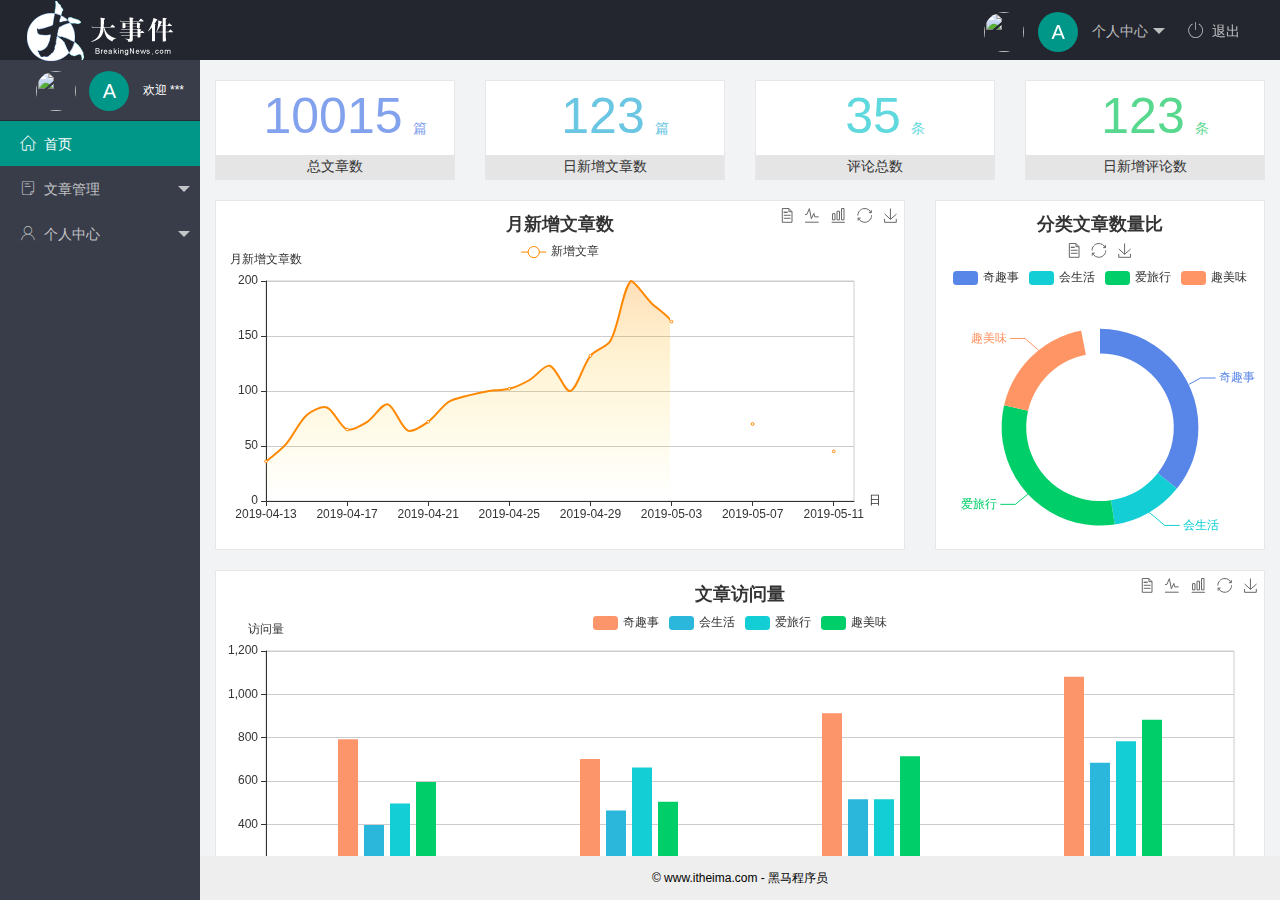
==== commit 173f5f2e: "个人中心功能" ====
--- a/index.html
+++ b/index.html
@@ -25,9 +25,9 @@
                         个人中心
                     </a>
                     <dl class="layui-nav-child">
-                        <dd><a href="">基本资料</a></dd>
-                        <dd><a href="">更换头像</a></dd>
-                        <dd><a href="">重置密码</a></dd>
+                        <dd><a href="/user/user_info.html" target="fm">基本资料</a></dd>
+                        <dd><a href="/user/user_avatar.html" target="fm">更换头像</a></dd>
+                        <dd><a href="/user//user_pwd.html" target="fm">重置密码</a></dd>
                     </dl>
                 </li>
                 <li class="layui-nav-item"><a href="javascript:;" id="btnLogout"><span class="iconfont icon-tuichu"></span>退出</a></li>
@@ -55,9 +55,9 @@
                     <li class="layui-nav-item">
                         <a href="javascript:;"><span class="iconfont icon-user"></span>个人中心</a>
                         <dl class="layui-nav-child">
-                            <dd><a href="javascript:;"><i class="layui-icon layui-icon-app"></i>基本资料</a></dd>
-                            <dd><a href="javascript:;"><i class="layui-icon layui-icon-app"></i>更换头像</a></dd>
-                            <dd><a href="javascript:;"><i class="layui-icon layui-icon-app"></i>重置密码</a></dd>
+                            <dd><a href="/user/user_info.html" target="fm"><i class="layui-icon layui-icon-app"></i>基本资料</a></dd>
+                            <dd><a href="/user/user_avatar.html" target="fm"><i class="layui-icon layui-icon-app"></i>更换头像</a></dd>
+                            <dd><a href="/user//user_pwd.html" target="fm"><i class="layui-icon layui-icon-app"></i>重置密码</a></dd>
                         </dl>
                     </li>
                 </ul>
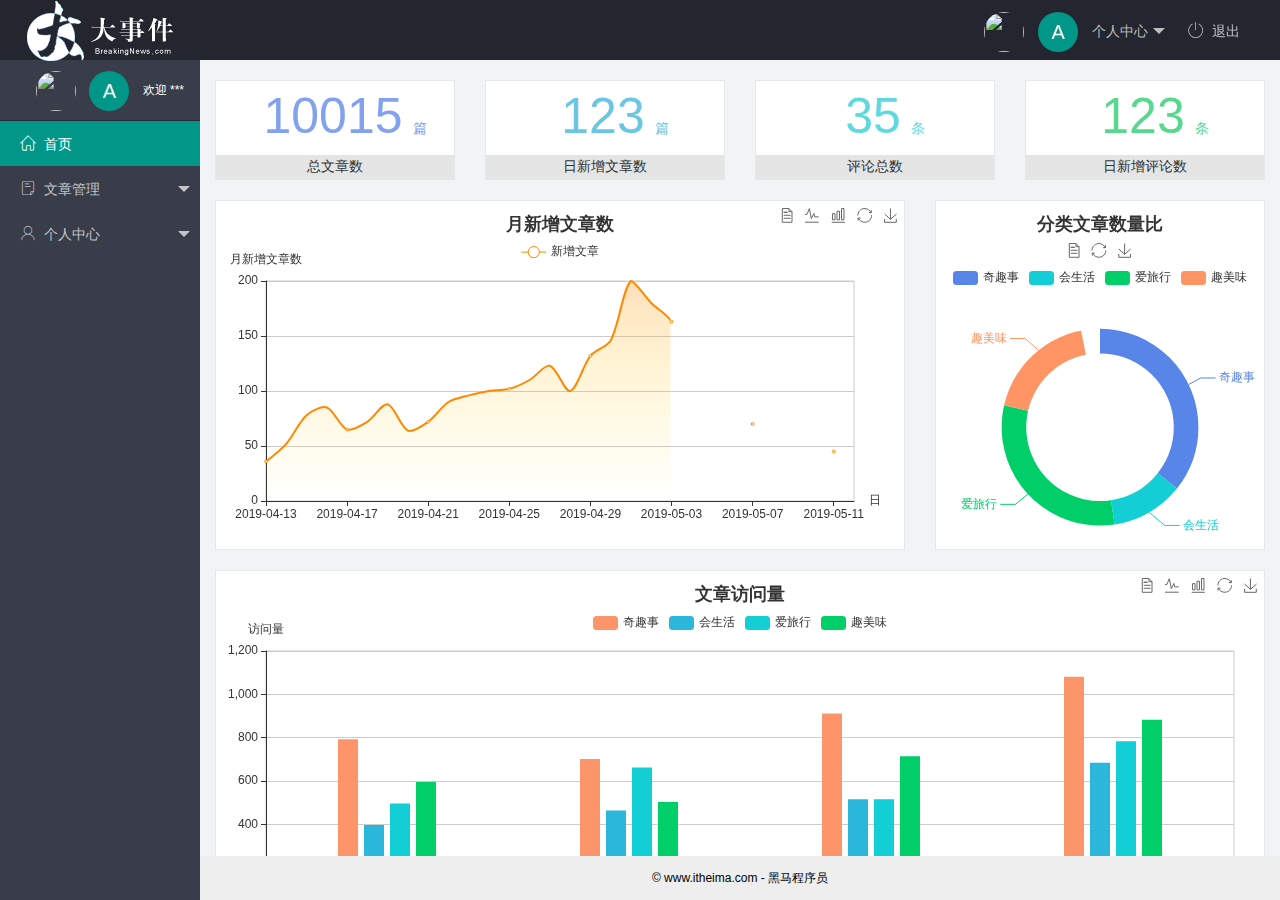
==== commit 01abed81: "文章相关功能" ====
--- a/index.html
+++ b/index.html
@@ -47,9 +47,9 @@
                     <li class="layui-nav-item">
                         <a class="" href="javascript:;"><span class="iconfont icon-16"></span>文章管理</a>
                         <dl class="layui-nav-child">
-                            <dd><a href="javascript:;"><i class="layui-icon layui-icon-app"></i>文章内别</a></dd>
-                            <dd><a href="javascript:;"><i class="layui-icon layui-icon-app"></i>文章列表</a></dd>
-                            <dd><a href="javascript:;"><i class="layui-icon layui-icon-app"></i>发布文章</a></dd>
+                            <dd><a href="/article/art_cate.html" target="fm"><i class="layui-icon layui-icon-app"></i>文章类别</a></dd>
+                            <dd><a href="/article/art_list.html" target="fm"><i class="layui-icon layui-icon-app"></i>文章列表</a></dd>
+                            <dd><a href="/article/art_pub.html" target="fm"><i class="layui-icon layui-icon-app"></i>发布文章</a></dd>
                         </dl>
                     </li>
                     <li class="layui-nav-item">
